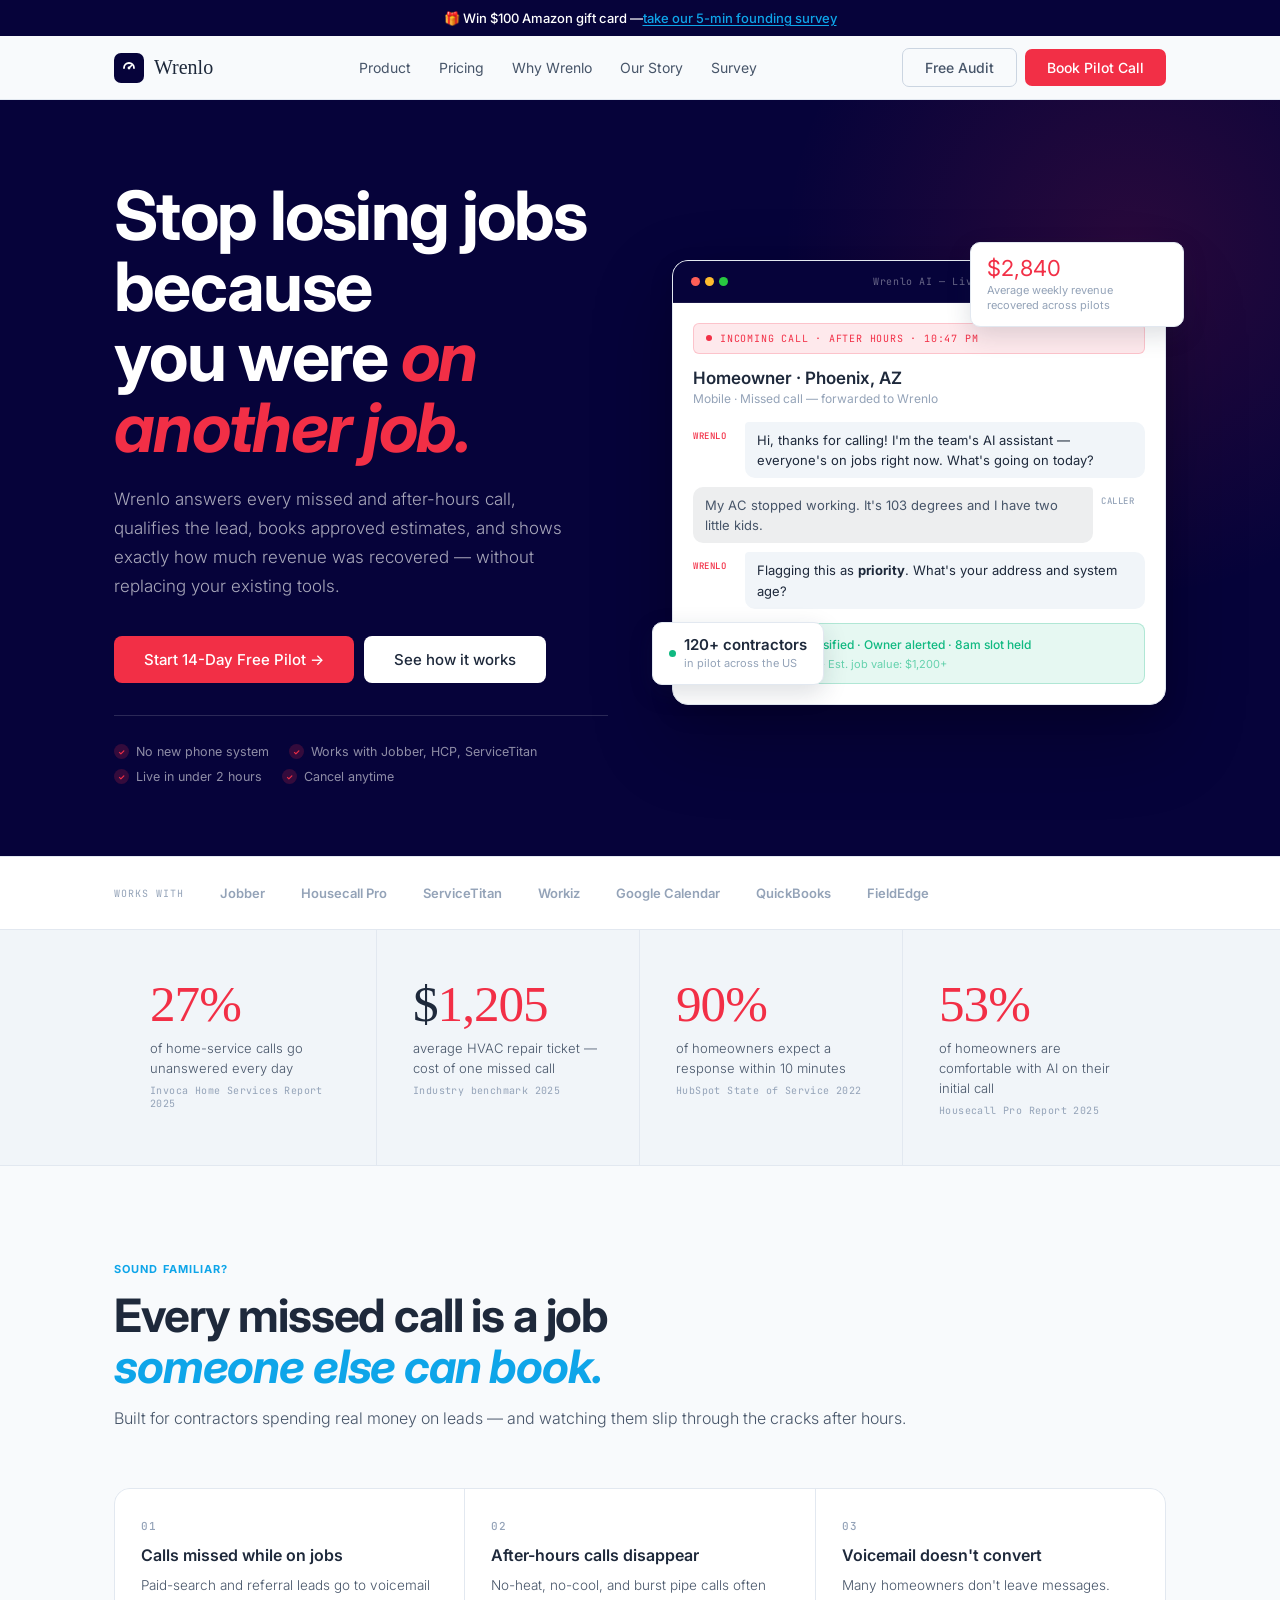
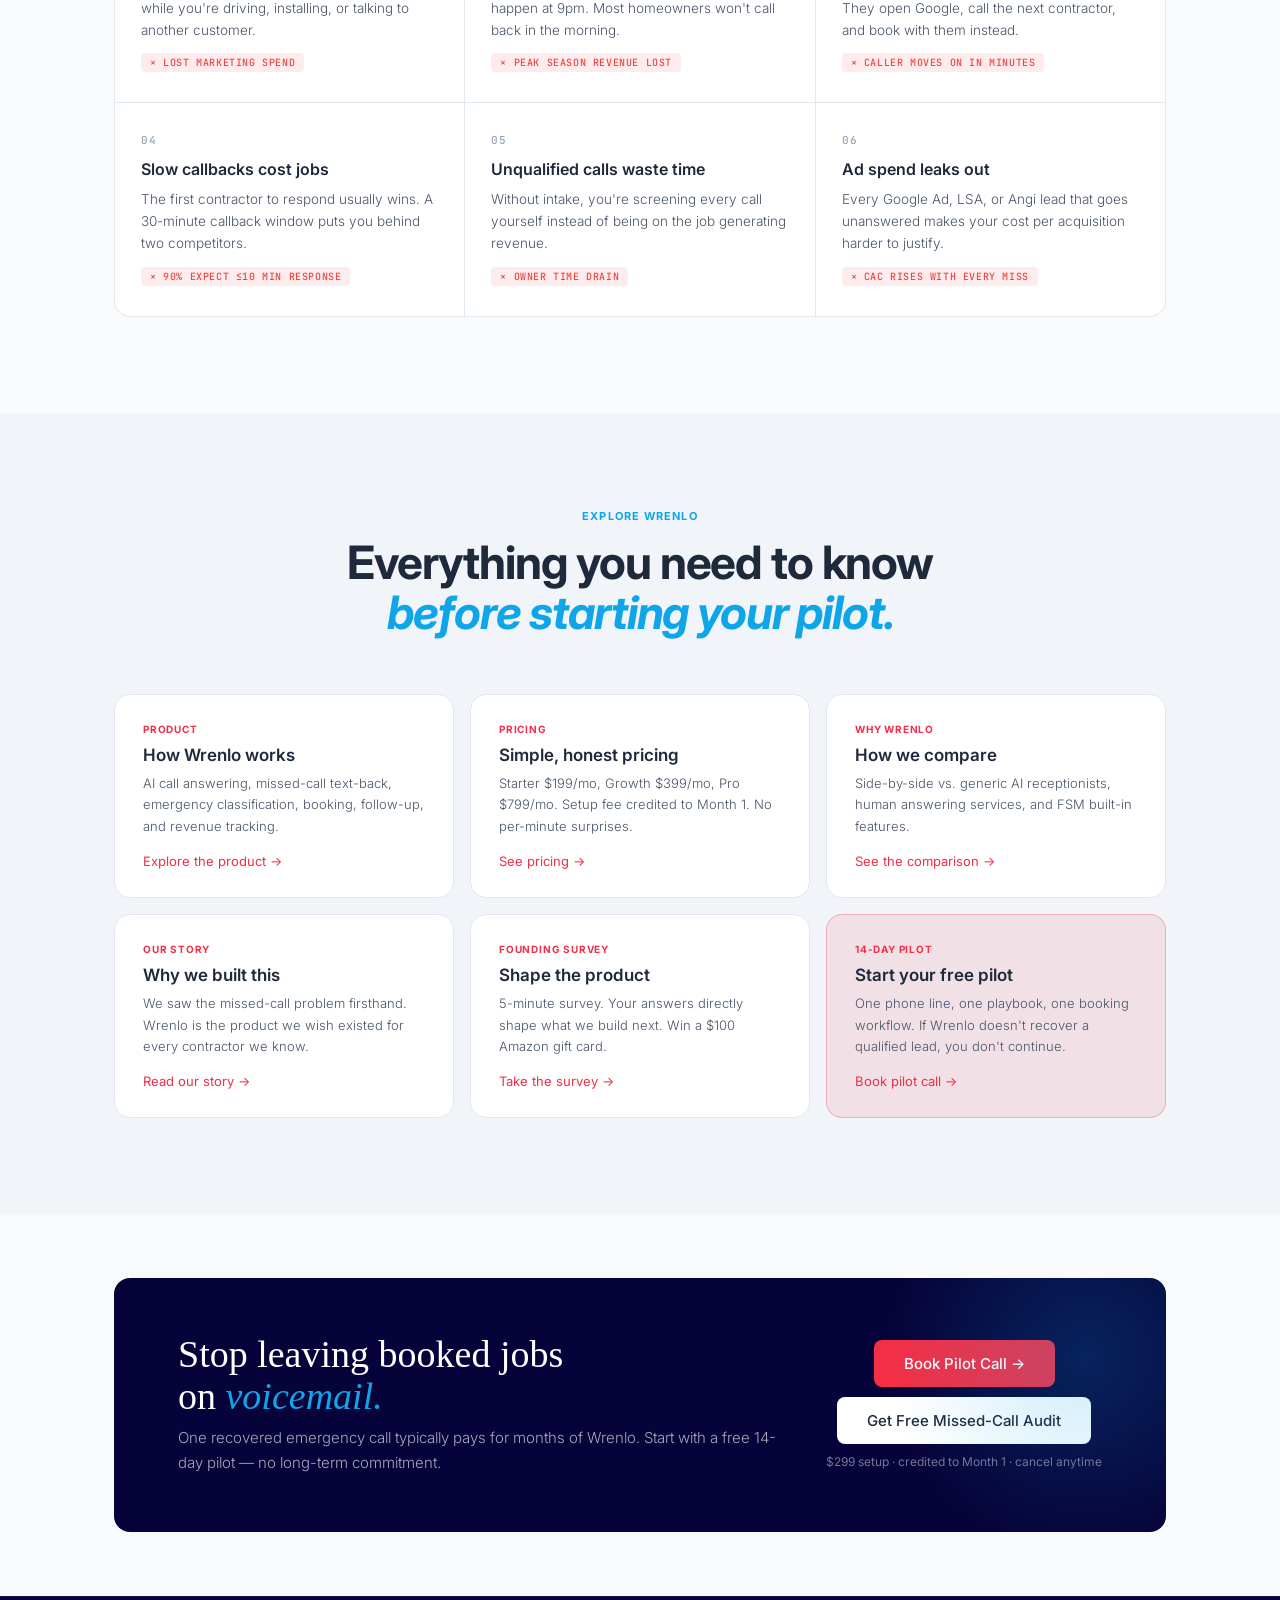
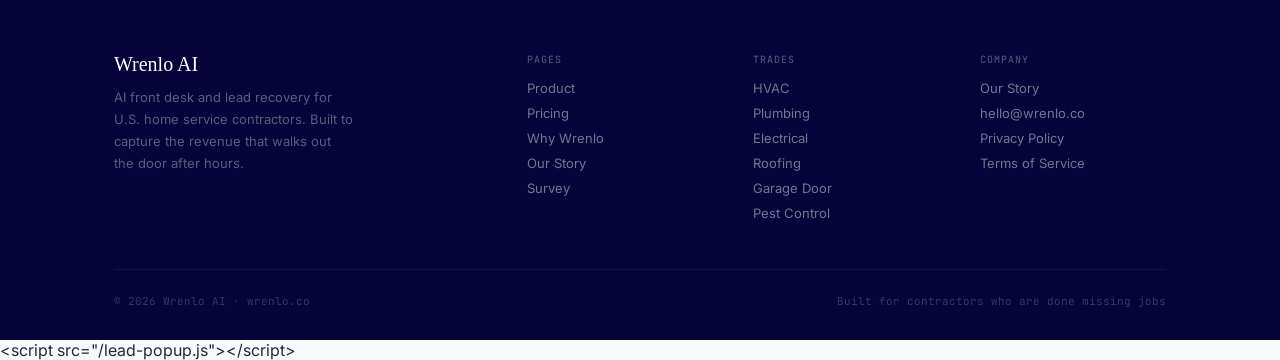
==== index.html @ efa7610b "Update index.html" ====
<!DOCTYPE html>
<html lang="en">
<head>
<meta charset="UTF-8">
<meta name="viewport" content="width=device-width, initial-scale=1.0">
<title>Wrenlo AI — AI Front Desk for HVAC & Plumbing Contractors</title>
<meta name="description" content="Wrenlo answers missed and after-hours calls, qualifies the job, books approved estimates, and shows how much revenue was recovered.">
<link rel="preconnect" href="https://fonts.googleapis.com">
<link rel="preconnect" href="https://fonts.gstatic.com" crossorigin>
<link href="https://fonts.googleapis.com/css2?family=Inter:wght@300;400;500;600;700&family=JetBrains+Mono:wght@400;500&display=swap" rel="stylesheet">
<link rel="stylesheet" href="style.css">
<!-- Google tag (gtag.js) -->
<script async src="https://www.googletagmanager.com/gtag/js?id=G-N3CWJVFYFG"></script>
<script>
  window.dataLayer = window.dataLayer || [];
  function gtag(){dataLayer.push(arguments);}
  gtag("js", new Date());
  gtag("config", "G-N3CWJVFYFG");
</script>

</head>
<body>
<div class="ann-bar">🎁 Win $100 Amazon gift card — <a href="/survey">take our 5-min founding survey</a></div>
<nav>
  <div class="nav-inner">
    <a href="/" class="logo">
      <div class="logo-mark"><svg viewBox="0 0 16 16" fill="none"><path d="M3 8C3 5.24 5.24 3 8 3s5 2.24 5 5" stroke="white" stroke-width="1.8" stroke-linecap="round"/><path d="M8 8l3-3" stroke="white" stroke-width="1.6" stroke-linecap="round"/><circle cx="8" cy="8" r="1.4" fill="white"/></svg></div>
      Wrenlo
    </a>
    <div class="nav-links">
      <a class="nav-link" href="/product">Product</a>
      <a class="nav-link" href="/pricing">Pricing</a>
      <a class="nav-link" href="/why-us">Why Wrenlo</a>
      <a class="nav-link" href="/our-story">Our Story</a>
      <a class="nav-link" href="/survey">Survey</a>
    </div>
    <div class="nav-ctas">
      <a class="btn btn-ghost" href="mailto:hello@wrenlo.co?subject=Free Audit">Free Audit</a>
      <a class="btn btn-primary" href="mailto:hello@wrenlo.co?subject=14-Day Pilot Request">Book Pilot Call</a>
    </div>
    <button class="hamburger" onclick="openMenu()">☰</button>
  </div>
</nav>
<div class="mobile-menu" id="mobileMenu">
  <button class="mobile-close" onclick="closeMenu()">✕</button>
  <a class="mobile-link" href="/product"   onclick="closeMenu()">Product</a>
  <a class="mobile-link" href="/pricing"   onclick="closeMenu()">Pricing</a>
  <a class="mobile-link" href="/why-us"    onclick="closeMenu()">Why Wrenlo</a>
  <a class="mobile-link" href="/our-story" onclick="closeMenu()">Our Story</a>
  <a class="mobile-link" href="/survey"    onclick="closeMenu()">Survey</a>
  <div class="mobile-menu-ctas">
    <a class="btn btn-ghost btn-full"   href="mailto:hello@wrenlo.co?subject=Free Audit">Free Missed-Call Audit</a>
    <a class="btn btn-primary btn-full" href="mailto:hello@wrenlo.co?subject=Pilot Request">Book Pilot Call</a>
  </div>
</div>

<style>
.hero { padding:80px 0 72px; background:var(--hero-bg); position:relative; overflow:hidden }
.hero::after { content:''; position:absolute; top:-200px; right:-200px; width:700px; height:700px; background:radial-gradient(circle,rgba(242,47,70,.15) 0%,transparent 70%); pointer-events:none; z-index:0 }
.hero .container { position:relative; z-index:1 }
.hero-grid { display:grid; grid-template-columns:1fr 1fr; gap:64px; align-items:center }
.hero h1 { font-family:var(--sans); font-size:clamp(40px,5.5vw,68px); line-height:1.04; letter-spacing:-.025em; margin-bottom:22px; font-weight:700; color:#fff }
.hero h1 em { font-style:italic; color:var(--tw-red) }
.hero-sub { font-size:17px; line-height:1.7; color:rgba(255,255,255,.65); max-width:460px; margin-bottom:36px; font-weight:300 }
.hero-actions { display:flex; gap:10px; flex-wrap:wrap; margin-bottom:32px }
.call-mock { background:#fff; border:1px solid var(--border); border-radius:var(--r-lg); overflow:hidden; box-shadow:0 32px 80px rgba(0,0,0,.25), 0 8px 24px rgba(0,0,0,.12) }
.mock-header { background:var(--hero-bg); padding:14px 18px; border-bottom:1px solid rgba(255,255,255,.08); display:flex; align-items:center; gap:10px }
.mock-dots { display:flex; gap:5px }
.mock-dot  { width:9px; height:9px; border-radius:50% }
.mock-title { font-family:var(--mono); font-size:10px; color:rgba(255,255,255,.4); letter-spacing:.06em; flex:1; text-align:center }
.mock-body { padding:20px }
.call-status { display:flex; align-items:center; gap:8px; font-family:var(--mono); font-size:10px; color:var(--tw-red); letter-spacing:.08em; text-transform:uppercase; margin-bottom:14px; padding:8px 12px; background:var(--tw-red-lt); border:1px solid rgba(242,47,70,.2); border-radius:6px }
.call-status-dot { width:6px; height:6px; border-radius:50%; background:var(--tw-red); animation:pulse 1.5s infinite }
.caller-name { font-size:17px; font-weight:600; color:var(--navy); margin-bottom:3px }
.caller-meta { font-size:12px; color:var(--text-faint); margin-bottom:16px }
.transcript  { display:flex; flex-direction:column; gap:9px; margin-bottom:14px }
.t-row { display:flex; gap:8px; align-items:flex-start }
.t-who { font-family:var(--mono); font-size:9px; font-weight:500; letter-spacing:.06em; text-transform:uppercase; min-width:44px; padding-top:8px; flex-shrink:0 }
.t-who.ai     { color:var(--tw-red) }
.t-who.caller { color:var(--text-faint) }
.t-bubble { background:var(--bg2); border-radius:4px 10px 10px 10px; padding:8px 12px; font-size:13px; line-height:1.55; color:var(--text); max-width:100% }
.t-row.caller-row { flex-direction:row-reverse }
.t-row.caller-row .t-bubble { background:var(--navy-lt); border-radius:10px 4px 10px 10px; color:var(--text-soft) }
.mock-result { background:var(--green-bg); border:1px solid rgba(16,185,129,.25); border-radius:8px; padding:12px 14px; display:flex; align-items:flex-start; gap:10px }
.mock-result-icon { font-size:16px; flex-shrink:0; margin-top:1px }
.mock-result-text { font-size:12px; color:var(--green); font-weight:500; line-height:1.5 }
.mock-result-sub  { font-size:11px; color:rgba(16,185,129,.6); margin-top:3px }
.hero-visual { position:relative }
.float-card { position:absolute; background:var(--card); border:1px solid var(--border); border-radius:var(--r); padding:12px 16px; box-shadow:0 8px 24px rgba(30,41,59,.15); z-index:2 }
.float-top    { top:-18px; right:-18px }
.float-bottom { bottom:20px; left:-20px }
.float-val  { font-family:var(--sans); font-size:22px; color:var(--navy) }
.float-val span { color:var(--tw-red) }
.float-lbl  { font-size:11px; color:var(--text-faint); margin-top:2px; max-width:180px; line-height:1.4 }
.float-live { display:flex; align-items:center; gap:8px }
.float-dot  { width:7px; height:7px; border-radius:50%; background:var(--green); animation:pulse 2s infinite; flex-shrink:0 }
.float-live-label .float-val { font-size:15px; font-weight:600; font-family:var(--sans); color:var(--navy) }
@media(max-width:900px){ .hero-grid{grid-template-columns:1fr} .hero-visual{display:none} }
</style>

<section class="hero">
  <div class="container">
    <div class="hero-grid">
      <div>
        
        <h1>Stop losing jobs because<br>you were <em>on another job.</em></h1>
        <p class="hero-sub">Wrenlo answers every missed and after-hours call, qualifies the lead, books approved estimates, and shows exactly how much revenue was recovered — without replacing your existing tools.</p>
        <div class="hero-actions">
          <a class="btn btn-red btn-lg" href="mailto:hello@wrenlo.co?subject=14-Day Pilot Request">Start 14-Day Free Pilot →</a>
          <a class="btn btn-white btn-lg" href="/product">See how it works</a>
        </div>
        <div class="hero-trust">
          <div class="trust-item"><div class="trust-check">✓</div>No new phone system</div>
          <div class="trust-item"><div class="trust-check">✓</div>Works with Jobber, HCP, ServiceTitan</div>
          <div class="trust-item"><div class="trust-check">✓</div>Live in under 2 hours</div>
          <div class="trust-item"><div class="trust-check">✓</div>Cancel anytime</div>
        </div>
      </div>
      <div class="hero-visual">
        <div class="float-card float-top">
          <div class="float-val"><span>$2,840</span></div>
          <div class="float-lbl">Average weekly revenue recovered across pilots</div>
        </div>
        <div class="call-mock">
          <div class="mock-header">
            <div class="mock-dots">
              <div class="mock-dot" style="background:#FF5F57"></div>
              <div class="mock-dot" style="background:#FEBC2E"></div>
              <div class="mock-dot" style="background:#28C840"></div>
            </div>
            <div class="mock-title">Wrenlo AI — Live Call</div>
          </div>
          <div class="mock-body">
            <div class="call-status"><div class="call-status-dot"></div>Incoming call · After hours · 10:47 PM</div>
            <div class="caller-name">Homeowner · Phoenix, AZ</div>
            <div class="caller-meta">Mobile · Missed call — forwarded to Wrenlo</div>
            <div class="transcript">
              <div class="t-row"><span class="t-who ai">Wrenlo</span><div class="t-bubble">Hi, thanks for calling! I'm the team's AI assistant — everyone's on jobs right now. What's going on today?</div></div>
              <div class="t-row caller-row"><span class="t-who caller">Caller</span><div class="t-bubble">My AC stopped working. It's 103 degrees and I have two little kids.</div></div>
              <div class="t-row"><span class="t-who ai">Wrenlo</span><div class="t-bubble" id="typing-bubble">Flagging this as <strong>priority</strong>. What's your address and system age?</div></div>
            </div>
            <div class="mock-result">
              <div class="mock-result-icon">✓</div>
              <div>
                <div class="mock-result-text">Emergency classified · Owner alerted · 8am slot held</div>
                <div class="mock-result-sub">Transcript saved · Est. job value: $1,200+</div>
              </div>
            </div>
          </div>
        </div>
        <div class="float-card float-bottom">
          <div class="float-live">
            <div class="float-dot"></div>
            <div class="float-live-label">
              <div class="float-val">120+ contractors</div>
              <div class="float-lbl">in pilot across the US</div>
            </div>
          </div>
        </div>
      </div>
    </div>
  </div>
</section>

<div class="logos-bar" style="border-top:1px solid var(--border)">
  <div class="container">
    <div class="logos-inner">
      <span class="logos-label">Works with</span>
      <span class="logo-item">Jobber</span>
      <span class="logo-item">Housecall Pro</span>
      <span class="logo-item">ServiceTitan</span>
      <span class="logo-item">Workiz</span>
      <span class="logo-item">Google Calendar</span>
      <span class="logo-item">QuickBooks</span>
      <span class="logo-item">FieldEdge</span>
    </div>
  </div>
</div>

<div style="background:var(--bg2); border-bottom:1px solid var(--border)">
  <div class="container">
    <div class="stats-grid">
      <div class="stat-cell reveal"><div class="stat-val"><em>27%</em></div><div class="stat-lbl">of home-service calls go unanswered every day</div><div class="stat-src">Invoca Home Services Report 2025</div></div>
      <div class="stat-cell reveal"><div class="stat-val">$<em>1,205</em></div><div class="stat-lbl">average HVAC repair ticket — cost of one missed call</div><div class="stat-src">Industry benchmark 2025</div></div>
      <div class="stat-cell reveal"><div class="stat-val"><em>90%</em></div><div class="stat-lbl">of homeowners expect a response within 10 minutes</div><div class="stat-src">HubSpot State of Service 2022</div></div>
      <div class="stat-cell reveal"><div class="stat-val"><em>53%</em></div><div class="stat-lbl">of homeowners are comfortable with AI on their initial call</div><div class="stat-src">Housecall Pro Report 2025</div></div>
    </div>
  </div>
</div>

<section class="section" style="background:var(--bg)">
  <div class="container">
    <div class="sec-header">
      <span class="eyebrow">Sound familiar?</span>
      <h2 class="sec-title">Every missed call is a job<br><em>someone else can book.</em></h2>
      <p class="sec-sub">Built for contractors spending real money on leads — and watching them slip through the cracks after hours.</p>
    </div>
    <div class="problem-grid reveal">
      <div class="prob-card"><div class="prob-num">01</div><h3>Calls missed while on jobs</h3><p>Paid-search and referral leads go to voicemail while you're driving, installing, or talking to another customer.</p><span class="prob-tag">× Lost marketing spend</span></div>
      <div class="prob-card"><div class="prob-num">02</div><h3>After-hours calls disappear</h3><p>No-heat, no-cool, and burst pipe calls often happen at 9pm. Most homeowners won't call back in the morning.</p><span class="prob-tag">× Peak season revenue lost</span></div>
      <div class="prob-card"><div class="prob-num">03</div><h3>Voicemail doesn't convert</h3><p>Many homeowners don't leave messages. They open Google, call the next contractor, and book with them instead.</p><span class="prob-tag">× Caller moves on in minutes</span></div>
      <div class="prob-card"><div class="prob-num">04</div><h3>Slow callbacks cost jobs</h3><p>The first contractor to respond usually wins. A 30-minute callback window puts you behind two competitors.</p><span class="prob-tag">× 90% expect ≤10 min response</span></div>
      <div class="prob-card"><div class="prob-num">05</div><h3>Unqualified calls waste time</h3><p>Without intake, you're screening every call yourself instead of being on the job generating revenue.</p><span class="prob-tag">× Owner time drain</span></div>
      <div class="prob-card"><div class="prob-num">06</div><h3>Ad spend leaks out</h3><p>Every Google Ad, LSA, or Angi lead that goes unanswered makes your cost per acquisition harder to justify.</p><span class="prob-tag">× CAC rises with every miss</span></div>
    </div>
  </div>
</section>

<section class="section" style="background:var(--bg2)">
  <div class="container">
    <div class="sec-header centered">
      <span class="eyebrow">Explore Wrenlo</span>
      <h2 class="sec-title">Everything you need to know<br><em>before starting your pilot.</em></h2>
    </div>
    <div class="nav-pages">
      <a class="nav-page-card reveal" href="/product"><div class="npc-eyebrow">Product</div><div class="npc-title">How Wrenlo works</div><div class="npc-sub">AI call answering, missed-call text-back, emergency classification, booking, follow-up, and revenue tracking.</div><div class="npc-arrow">Explore the product →</div></a>
      <a class="nav-page-card reveal" href="/pricing"><div class="npc-eyebrow">Pricing</div><div class="npc-title">Simple, honest pricing</div><div class="npc-sub">Starter $199/mo, Growth $399/mo, Pro $799/mo. Setup fee credited to Month 1. No per-minute surprises.</div><div class="npc-arrow">See pricing →</div></a>
      <a class="nav-page-card reveal" href="/why-us"><div class="npc-eyebrow">Why Wrenlo</div><div class="npc-title">How we compare</div><div class="npc-sub">Side-by-side vs. generic AI receptionists, human answering services, and FSM built-in features.</div><div class="npc-arrow">See the comparison →</div></a>
      <a class="nav-page-card reveal" href="/our-story"><div class="npc-eyebrow">Our Story</div><div class="npc-title">Why we built this</div><div class="npc-sub">We saw the missed-call problem firsthand. Wrenlo is the product we wish existed for every contractor we know.</div><div class="npc-arrow">Read our story →</div></a>
      <a class="nav-page-card reveal" href="/survey"><div class="npc-eyebrow">Founding Survey</div><div class="npc-title">Shape the product</div><div class="npc-sub">5-minute survey. Your answers directly shape what we build next. Win a $100 Amazon gift card.</div><div class="npc-arrow">Take the survey →</div></a>
      <a class="nav-page-card reveal" href="mailto:hello@wrenlo.co?subject=14-Day Pilot Request" style="background:var(--tw-red-lt);border-color:rgba(242,47,70,.3)"><div class="npc-eyebrow">14-Day Pilot</div><div class="npc-title">Start your free pilot</div><div class="npc-sub">One phone line, one playbook, one booking workflow. If Wrenlo doesn't recover a qualified lead, you don't continue.</div><div class="npc-arrow">Book pilot call →</div></a>
    </div>
  </div>
</section>

<section class="section--tight" style="background:var(--bg)">
  <div class="container">
    <div class="cta-band reveal">
      <div>
        <h2>Stop leaving booked jobs<br>on <em>voicemail.</em></h2>
        <p>One recovered emergency call typically pays for months of Wrenlo. Start with a free 14-day pilot — no long-term commitment.</p>
      </div>
      <div class="cta-band-actions">
        <a class="btn btn-red btn-lg" href="mailto:hello@wrenlo.co?subject=14-Day Pilot Request">Book Pilot Call →</a>
        <a class="btn btn-white btn-lg" href="mailto:hello@wrenlo.co?subject=Free Audit">Get Free Missed-Call Audit</a>
        <span class="cta-note">$299 setup · credited to Month 1 · cancel anytime</span>
      </div>
    </div>
  </div>
</section>

<footer class="site-footer">
  <div class="container">
    <div class="footer-grid">
      <div>
        <div class="footer-brand-name">Wrenlo AI</div>
        <p class="footer-brand-desc">AI front desk and lead recovery for U.S. home service contractors. Built to capture the revenue that walks out the door after hours.</p>
      </div>
      <div>
        <div class="footer-col-title">Pages</div>
        <div class="footer-links">
          <a class="footer-link" href="/product">Product</a>
          <a class="footer-link" href="/pricing">Pricing</a>
          <a class="footer-link" href="/why-us">Why Wrenlo</a>
          <a class="footer-link" href="/our-story">Our Story</a>
          <a class="footer-link" href="/survey">Survey</a>
        </div>
      </div>
      <div>
        <div class="footer-col-title">Trades</div>
        <div class="footer-links">
          <a class="footer-link" href="/product">HVAC</a>
          <a class="footer-link" href="/product">Plumbing</a>
          <a class="footer-link" href="/product">Electrical</a>
          <a class="footer-link" href="/product">Roofing</a>
          <a class="footer-link" href="/product">Garage Door</a>
          <a class="footer-link" href="/product">Pest Control</a>
        </div>
      </div>
      <div>
        <div class="footer-col-title">Company</div>
        <div class="footer-links">
          <a class="footer-link" href="/our-story">Our Story</a>
          <a class="footer-link" href="mailto:hello@wrenlo.co">hello@wrenlo.co</a>
          <a class="footer-link" href="/privacy">Privacy Policy</a>
          <a class="footer-link" href="/terms">Terms of Service</a>
        </div>
      </div>
    </div>
    <div class="footer-bottom">
      <span class="footer-copy">© 2026 Wrenlo AI · wrenlo.co</span>
      <span class="footer-copy">Built for contractors who are done missing jobs</span>
    </div>
  </div>
</footer>
<script src="wrenlo.js"></script>
<script>
document.getElementById("typing-bubble").style.transition = "opacity .4s";
const phrases = [
  "Flagging this as <strong>priority</strong>. What's your address and system age?",
  "Got it — I'll hold a priority slot and alert the owner now.",
  "Understood. Address and I'll take it from there."
];
let pi = 0;
setInterval(() => {
  const el = document.getElementById("typing-bubble");
  if (!el) return;
  el.style.opacity = "0";
  setTimeout(() => { pi = (pi+1)%phrases.length; el.innerHTML = phrases[pi]; el.style.opacity = "1"; }, 400);
}, 4000);
</script>
<​script src="/lead-popup.js"><​/script>
</body>
</html>
---- style.css ----
/* ═══════════════════════════════════════════════
   WRENLO AI — Shared Stylesheet v2 (Light Theme)
   60% Crisp White · 30% Deep Navy · 10% Teal
   ═══════════════════════════════════════════════ */

/* ── TOKENS ──────────────────────────────────── */
:root {
  /* Backgrounds (60% white/off-white) */
  --bg:          #F8FAFC;
  --bg2:         #F1F5F9;
  --bg3:         #E2E8F0;

  /* Cards / surfaces */
  --card:        #FFFFFF;
  --card2:       #F8FAFC;

  /* Borders */
  --border:      #E2E8F0;
  --border-s:    #CBD5E1;

  /* Text (navy family) */
  --text:        #1E293B;
  --text-soft:   #475569;
  --text-faint:  #94A3B8;

  /* Primary accent — Deep Navy (30%) */
  --navy:        #1E293B;
  --hero-bg:     #06033A;  /* Twilio-inspired deep indigo for hero/dark sections */
  --navy-dk:     #0F172A;
  --navy-md:     #334155;
  --navy-lt:     rgba(30,41,59,0.08);

  /* Brand accent — Teal (10%) */
  --teal:        #0EA5E9;
  --teal-dk:     #0284C7;
  --teal-lt:     rgba(14,165,233,0.10);
  --teal-glow:   rgba(14,165,233,0.06);

  /* Semantic */
  --green:       #10B981;
  --green-bg:    rgba(16,185,129,0.10);
  --tw-red:      #F22F46;  /* Twilio brand red — primary CTA */
  --tw-red-dk:   #d41e33;
  --tw-red-lt:   rgba(242,47,70,0.10);
  --red:         #EF4444;
  --red-bg:      rgba(239,68,68,0.10);
  --amber:       #F59E0B;
  --amber-bg:    rgba(245,158,11,0.10);

  /* Legacy aliases (privacy, terms, thankyou) */
  --orange:      #0EA5E9;  /* mapped to teal for legacy refs */
  --orange-dk:   #0284C7;
  --orange-lt:   rgba(14,165,233,0.10);
  --orange-glow: rgba(14,165,233,0.06);
  --ink:         #1E293B;
  --cream:       #F8FAFC;
  --amber-mid:   #F59E0B;
  --muted:       #475569;
  --faint:       #94A3B8;
  --rule:        #E2E8F0;

  --serif: 'Instrument Serif', Georgia, serif;
  --sans:  'Inter', system-ui, sans-serif;
  --mono:  'JetBrains Mono', monospace;

  --nav-h: 64px;
  --ann-h: 36px;
  --max:   1100px;
  --r:     10px;
  --r-lg:  16px;
}

/* ── RESET ───────────────────────────────────── */
*,*::before,*::after { box-sizing:border-box; margin:0; padding:0 }
html { scroll-behavior:smooth; font-size:16px }
body {
  font-family: var(--sans);
  background: var(--bg);
  color: var(--text);
  -webkit-font-smoothing: antialiased;
  overflow-x: hidden;
}
a { text-decoration:none; color:inherit }
ul { list-style:none }
img { display:block; max-width:100% }
button { font-family:var(--sans); cursor:pointer; border:none }

/* ── LAYOUT ──────────────────────────────────── */
.container       { max-width:var(--max); margin:0 auto; padding:0 24px }
.section         { padding:96px 0 }
.section--tight  { padding:64px 0 }
.section--sm     { padding:48px 0 }

/* ── ANNOUNCEMENT BAR ────────────────────────── */
.ann-bar {
  background: var(--hero-bg);
  padding: 0 24px;
  height: var(--ann-h);
  display: flex; align-items:center; justify-content:center;
  text-align: center;
  font-size: 13px; font-weight:500; color:#fff;
  position: sticky; top:0; z-index:200;
}
.ann-bar a { color:var(--teal); text-decoration:underline; text-underline-offset:2px }

/* ── NAV ─────────────────────────────────────── */
nav {
  position: sticky;
  top: var(--ann-h);
  z-index: 190;
  height: var(--nav-h);
  background: rgba(248,250,252,0.95);
  backdrop-filter: blur(20px) saturate(1.3);
  border-bottom: 1px solid var(--border);
}
.nav-inner {
  max-width: var(--max); margin:0 auto; padding:0 24px;
  height:100%;
  display:flex; align-items:center; justify-content:space-between; gap:16px;
}
.logo {
  display:flex; align-items:center; gap:10px;
  font-family:var(--serif); font-size:20px; color:var(--navy);
  flex-shrink:0;
}
.logo-mark {
  width:30px; height:30px; border-radius:7px;
  background: var(--hero-bg);
  display:flex; align-items:center; justify-content:center;
}
.logo-mark svg { width:16px; height:16px }
.nav-links { display:flex; align-items:center; gap:2px }
.nav-link {
  font-size:14px; color:var(--text-soft);
  padding:7px 13px; border-radius:6px;
  transition:all .15s;
  background:transparent; border:none;
  white-space:nowrap; cursor:pointer;
}
.nav-link:hover { color:var(--navy); background:var(--bg2) }
.nav-link.active { color:var(--tw-red); background:var(--tw-red-lt) }
.nav-ctas { display:flex; align-items:center; gap:8px; flex-shrink:0 }

/* ── BUTTONS ─────────────────────────────────── */
.btn {
  display:inline-flex; align-items:center; gap:7px;
  font-size:14px; font-weight:500;
  padding:10px 22px; border-radius:7px;
  transition:all .18s; white-space:nowrap;
  border:none; cursor:pointer; font-family:var(--sans);
}
.btn-primary { background:var(--tw-red); color:#fff }
.btn-primary:hover { background:var(--tw-red-dk); transform:translateY(-1px) }
.btn-teal    { background:var(--teal); color:#fff }
.btn-teal:hover { background:var(--teal-dk); transform:translateY(-1px) }
.btn-ghost {
  background:transparent; color:var(--text-soft);
  border:1px solid var(--border-s);
}
.btn-ghost:hover { color:var(--navy); border-color:var(--navy) }
.btn-outline-navy {
  background:transparent; color:var(--navy);
  border:1px solid var(--navy);
}
.btn-outline-navy:hover { background:var(--navy); color:#fff }
.btn-white { background:#fff; color:var(--navy) }
.btn-white:hover { background:var(--bg2) }
.btn-lg  { padding:14px 30px; font-size:15px; border-radius:8px }
.btn-full { width:100%; justify-content:center }

/* ── TYPOGRAPHY ──────────────────────────────── */
.eyebrow {
  font-family: var(--sans);
  font-size:11px; font-weight:700;
  letter-spacing:.1em; text-transform:uppercase;
  color:var(--teal); display:block; margin-bottom:14px;
}
.sec-title {
  font-family: var(--sans);
  font-size: clamp(28px,3.8vw,46px);
  line-height:1.1; letter-spacing:-.025em;
  color:var(--navy); font-weight:700; margin-bottom:14px;
}
.sec-title em { font-style:italic; color:var(--teal) }
.sec-sub {
  font-size:16px; color:var(--text-soft);
  line-height:1.7; font-weight:300;
}
.sec-header { margin-bottom:56px }
.sec-header.centered { text-align:center; max-width:600px; margin-left:auto; margin-right:auto }

/* ── PAGE HERO (inner pages) ─────────────────── */
.page-hero {
  padding:72px 0 64px;
  background: var(--hero-bg);
  border-bottom:1px solid rgba(255,255,255,.08);
  position:relative; overflow:hidden;
}
.page-hero::after {
  content:'';position:absolute;
  top:-200px; right:-200px;
  width:600px; height:600px;
  background:radial-gradient(circle,rgba(14,165,233,.15) 0%,transparent 70%);
  pointer-events:none; z-index:0;
}
.page-hero .container { position:relative; z-index:1 }
.page-hero .eyebrow   { color:var(--teal) }
.page-hero h1 {
  font-family:var(--serif);
  font-size:clamp(36px,5vw,60px);
  line-height:1.06; letter-spacing:-.025em;
  color:#fff; font-weight:400; margin-bottom:18px;
}
.page-hero h1 em { font-style:italic; color:var(--teal) }
.page-hero p {
  font-size:18px; line-height:1.7;
  color:rgba(255,255,255,.65); font-weight:300;
  max-width:540px; margin-bottom:32px;
}
.page-hero-actions { display:flex; gap:10px; flex-wrap:wrap }

/* ── CARDS ───────────────────────────────────── */
.card {
  background:var(--card); border:1px solid var(--border);
  border-radius:var(--r-lg); padding:28px;
}
.card:hover { border-color:var(--border-s); box-shadow:0 4px 16px rgba(30,41,59,.06) }

/* ── STAT PILL ───────────────────────────────── */
.stat-pill {
  display:inline-flex; align-items:center; gap:8px;
  background:var(--tw-red-lt); border:1px solid rgba(242,47,70,.3);
  border-radius:100px; padding:5px 14px 5px 8px;
  font-family:var(--sans); font-size:11px; font-weight:600;
  color:var(--tw-red); margin-bottom:20px;
}
.stat-pill-dot {
  width:6px; height:6px; border-radius:50%;
  background:var(--tw-red); animation:pulse 2s infinite;
}
@keyframes pulse {0%,100%{opacity:1;transform:scale(1)}50%{opacity:.4;transform:scale(.8)}}

/* ── DIVIDER ─────────────────────────────────── */
.rule { height:1px; background:var(--border); margin:0 }

/* ── LOGOS BAR ───────────────────────────────── */
.logos-bar { padding:28px 0; border-bottom:1px solid var(--border); background:var(--card) }
.logos-inner { display:flex; align-items:center; gap:36px; flex-wrap:wrap }
.logos-label {
  font-family:var(--mono); font-size:10px; letter-spacing:.1em;
  text-transform:uppercase; color:var(--text-faint); white-space:nowrap;
}
.logo-item { font-size:13px; font-weight:600; color:var(--text-faint) }

/* ── SOCIAL PROOF BAR ────────────────────────── */
.proof-bar {
  background:var(--card); border-top:1px solid var(--border); padding:20px 0;
}
.proof-inner { display:flex; align-items:center; gap:40px; flex-wrap:wrap }
.proof-item  { display:flex; align-items:center; gap:10px }
.proof-num   { font-family:var(--serif); font-size:26px; color:var(--navy) }
.proof-num span { color:var(--tw-red) }
.proof-lbl   { font-size:12px; color:var(--text-faint); line-height:1.4 }
.proof-divider { width:1px; height:32px; background:var(--border); flex-shrink:0 }

/* ── FEATURE CARDS ───────────────────────────── */
.feat-grid { display:grid; grid-template-columns:repeat(3,1fr); gap:16px }
.feat-card {
  background:var(--card); border:1px solid var(--border);
  border-radius:var(--r-lg); padding:28px;
  transition:border-color .2s, transform .2s, box-shadow .2s;
}
.feat-card:hover {
  border-color:var(--tw-red);
  transform:translateY(-2px);
  box-shadow:0 8px 24px rgba(242,47,70,.08);
}
.feat-icon {
  width:40px; height:40px; border-radius:9px;
  background:var(--tw-red-lt);
  display:flex; align-items:center; justify-content:center;
  font-size:18px; margin-bottom:16px;
}
.feat-card h3 { font-size:15px; font-weight:600; color:var(--navy); margin-bottom:8px }
.feat-card p  { font-size:13px; color:var(--text-soft); line-height:1.65; font-weight:300 }
.feat-badge {
  display:inline-block; margin-top:10px;
  font-family:var(--sans); font-size:10px; font-weight:600;
  letter-spacing:.06em; text-transform:uppercase;
  color:var(--tw-red); background:var(--tw-red-lt);
  padding:2px 8px; border-radius:4px;
}

/* ── TWO-COL LAYOUT ──────────────────────────── */
.two-col     { display:grid; grid-template-columns:1fr 1fr; gap:64px; align-items:center }
.two-col-top { align-items:start }

/* ── STEP LIST ───────────────────────────────── */
.step-list { display:flex; flex-direction:column; gap:0 }
.step-item {
  display:grid; grid-template-columns:56px 1fr;
  padding:28px 0; border-bottom:1px solid var(--border);
}
.step-item:last-child { border-bottom:none }
.step-n {
  font-family:var(--serif); font-size:40px;
  color:var(--bg3); line-height:1; letter-spacing:-.04em;
}
.step-body h3 { font-size:15px; font-weight:600; color:var(--navy); margin-bottom:6px }
.step-body p  { font-size:13px; color:var(--text-soft); line-height:1.7; font-weight:300 }
.step-tag {
  display:inline-block; margin-bottom:4px;
  font-family:var(--sans); font-size:10px; font-weight:700;
  letter-spacing:.08em; text-transform:uppercase; color:var(--tw-red);
}

/* ── CTA BAND ────────────────────────────────── */
.cta-band {
  background: var(--hero-bg);
  border-radius:var(--r-lg); padding:56px 64px;
  display:grid; grid-template-columns:1fr auto;
  gap:40px; align-items:center;
  position:relative; overflow:hidden;
}
.cta-band::before {
  content:''; position:absolute;
  top:-120px; right:-120px; width:400px; height:400px;
  background:radial-gradient(circle,rgba(14,165,233,.2) 0%,transparent 70%);
  pointer-events:none;
}
.cta-band h2 {
  font-family:var(--serif);
  font-size:clamp(24px,3vw,38px);
  line-height:1.1; color:#fff; margin-bottom:8px; font-weight:400;
}
.cta-band h2 em { font-style:italic; color:var(--teal) }
.cta-band p { font-size:15px; color:rgba(255,255,255,.65); font-weight:300; line-height:1.65 }
.cta-band-actions { display:flex; flex-direction:column; gap:10px; align-items:center; flex-shrink:0 }
.cta-note { font-size:12px; color:rgba(255,255,255,.45) }

/* ── INLINE CALLOUT ──────────────────────────── */
.callout {
  background:var(--tw-red-lt); border:1px solid rgba(242,47,70,.2);
  border-radius:var(--r); padding:20px 24px;
}
.callout-title { font-size:14px; font-weight:600; margin-bottom:6px; color:var(--tw-red) }
.callout p { font-size:13px; color:var(--text-soft); line-height:1.65; font-weight:300 }

/* ── COMPARISON TABLE ────────────────────────── */
.compare-wrap {
  overflow-x:auto;
  border:1px solid var(--border); border-radius:var(--r-lg); overflow:hidden;
}
.compare-table { width:100%; border-collapse:collapse }
.compare-table th,
.compare-table td {
  padding:14px 20px; text-align:center;
  border-bottom:1px solid var(--border);
  border-right:1px solid var(--border);
  font-size:13px;
}
.compare-table th:last-child,
.compare-table td:last-child { border-right:none }
.compare-table tr:last-child td { border-bottom:none }
.compare-table thead th {
  background:var(--bg2); font-size:12px; font-weight:600;
  color:var(--text-soft); padding:18px 20px;
}
.compare-table thead th:first-child { text-align:left }
.compare-table .row-label { text-align:left; font-weight:500; color:var(--navy); background:var(--card) }
.compare-table .wrenlo-col { background:var(--tw-red-lt); font-weight:600 }
.compare-table thead .wrenlo-col { background:var(--tw-red-lt); color:var(--tw-red) }
.check   { color:var(--green); font-size:15px; font-weight:700 }
.cross   { color:var(--text-faint); font-size:14px }
.partial { color:var(--amber); font-size:13px }

/* ── FAQ ─────────────────────────────────────── */
.faq-list { border-top:1px solid var(--border) }
.faq-item { border-bottom:1px solid var(--border) }
.faq-q {
  width:100%; background:none; border:none;
  text-align:left; padding:20px 0;
  display:flex; justify-content:space-between; align-items:center; gap:20px;
  cursor:pointer; font-family:var(--sans);
  font-size:15px; font-weight:400; color:var(--navy); transition:color .15s;
}
.faq-q:hover { color:var(--tw-red) }
.faq-arrow { font-size:18px; color:var(--text-faint); transition:transform .2s; flex-shrink:0 }
.faq-item.open .faq-arrow { transform:rotate(45deg); color:var(--tw-red) }
.faq-a {
  display:none; padding:0 0 20px;
  font-size:14px; color:var(--text-soft);
  line-height:1.75; max-width:700px; font-weight:300;
}
.faq-item.open .faq-a { display:block }

/* ── FORM ELEMENTS ───────────────────────────── */
.form-field    { margin-bottom:14px }
.form-label {
  display:block; font-family:var(--mono); font-size:10px; font-weight:500;
  letter-spacing:.08em; text-transform:uppercase;
  color:var(--text-faint); margin-bottom:6px;
}
.form-input, .form-select, .form-textarea {
  width:100%; background:#fff; border:1px solid var(--border-s);
  border-radius:6px; padding:11px 14px;
  color:var(--text); font-size:14px; font-family:var(--sans);
  outline:none; transition:border-color .15s; -webkit-appearance:none;
}
.form-input::placeholder, .form-textarea::placeholder { color:var(--text-faint) }
.form-input:focus, .form-select:focus, .form-textarea:focus { border-color:var(--tw-red); box-shadow:0 0 0 3px var(--tw-red-lt) }
.form-select {
  background-image:url("data:image/svg+xml,%3Csvg xmlns='http://www.w3.org/2000/svg' width='10' height='6' viewBox='0 0 10 6'%3E%3Cpath d='M1 1l4 4 4-4' stroke='%2394A3B8' stroke-width='1.5' fill='none'/%3E%3C/svg%3E");
  background-repeat:no-repeat; background-position:right 12px center;
  padding-right:32px; cursor:pointer;
}
.form-textarea { height:80px; resize:none; line-height:1.5 }
.form-row { display:grid; grid-template-columns:1fr 1fr; gap:12px }
.form-submit {
  width:100%; padding:14px; background:var(--tw-red); color:#fff;
  border-radius:7px; font-size:15px; font-weight:500;
  border:none; cursor:pointer; margin-top:4px; transition:background .15s; font-family:var(--sans);
}
.form-submit:hover { background:var(--tw-red-dk) }
.form-note { font-size:11px; color:var(--text-faint); text-align:center; margin-top:10px; line-height:1.5 }
.form-success { display:none; text-align:center; padding:40px 20px }
.form-success.show { display:block }
.success-icon {
  width:60px; height:60px; border-radius:50%;
  background:var(--green-bg); border:1px solid rgba(16,185,129,.3);
  display:flex; align-items:center; justify-content:center;
  font-size:26px; margin:0 auto 16px;
}
.success-title { font-family:var(--serif); font-size:26px; color:var(--navy); margin-bottom:8px }
.success-sub { font-size:14px; color:var(--text-soft) }

/* ── STATS GRID ──────────────────────────────── */
.stats-grid { display:grid; grid-template-columns:repeat(4,1fr) }
.stat-cell  { padding:48px 36px; border-right:1px solid var(--border) }
.stat-cell:last-child { border-right:none }
.stat-val   { font-family:var(--serif); font-size:clamp(36px,4vw,52px); line-height:1; letter-spacing:-.02em; color:var(--navy); margin-bottom:8px }
.stat-val em { color:var(--tw-red); font-style:normal }
.stat-lbl   { font-size:13px; color:var(--text-soft); line-height:1.55; font-weight:300 }
.stat-src   { font-family:var(--mono); font-size:10px; color:var(--text-faint); margin-top:6px; letter-spacing:.04em }

/* ── PROBLEM GRID ────────────────────────────── */
.problem-grid {
  display:grid; grid-template-columns:repeat(3,1fr);
  gap:1px; background:var(--border);
  border:1px solid var(--border); border-radius:var(--r-lg); overflow:hidden; margin-top:56px;
}
.prob-card { background:var(--card); padding:30px 26px; transition:background .2s }
.prob-card:hover { background:var(--bg2) }
.prob-num  { font-family:var(--mono); font-size:11px; font-weight:500; color:var(--text-faint); letter-spacing:.08em; margin-bottom:12px }
.prob-card h3 { font-size:16px; font-weight:600; color:var(--navy); margin-bottom:8px; line-height:1.3 }
.prob-card p  { font-size:13.5px; color:var(--text-soft); line-height:1.65; font-weight:300 }
.prob-tag  {
  display:inline-block; margin-top:12px;
  font-family:var(--mono); font-size:10px; font-weight:500; letter-spacing:.06em; text-transform:uppercase;
  color:var(--red); background:var(--red-bg); padding:3px 9px; border-radius:4px;
}

/* ── PAGE NAV CARDS ──────────────────────────── */
.nav-pages { display:grid; grid-template-columns:repeat(3,1fr); gap:16px; margin-top:56px }
.nav-page-card {
  background:var(--card); border:1px solid var(--border); border-radius:var(--r-lg); padding:28px;
  transition:border-color .2s, transform .15s, box-shadow .2s; display:block;
}
.nav-page-card:hover { border-color:var(--tw-red); transform:translateY(-2px); box-shadow:0 8px 24px rgba(242,47,70,.06) }
.npc-eyebrow { font-family:var(--sans); font-size:10px; letter-spacing:.08em; text-transform:uppercase; color:var(--tw-red); font-weight:700; margin-bottom:10px }
.npc-title   { font-size:17px; font-weight:600; color:var(--navy); margin-bottom:8px }
.npc-sub     { font-size:13px; color:var(--text-soft); line-height:1.65; font-weight:300; margin-bottom:16px }
.npc-arrow   { font-size:13px; color:var(--tw-red) }

/* ── TRUST ITEMS ─────────────────────────────── */
.hero-trust {
  display:flex; flex-wrap:wrap; gap:10px 20px;
  padding-top:28px; border-top:1px solid rgba(255,255,255,.15);
}
.trust-item  { display:flex; align-items:center; gap:7px; font-size:12.5px; color:rgba(255,255,255,.55) }
.trust-check {
  width:15px; height:15px; border-radius:50%;
  background:rgba(242,47,70,.2);
  display:flex; align-items:center; justify-content:center;
  font-size:8px; color:var(--tw-red); flex-shrink:0; font-weight:700;
}

/* ── FOOTER ──────────────────────────────────── */
.site-footer { background:var(--hero-bg); border-top:1px solid rgba(255,255,255,.06); padding:56px 0 32px }
.footer-grid { display:grid; grid-template-columns:2fr 1fr 1fr 1fr; gap:40px; margin-bottom:48px }
.footer-brand-name { font-family:var(--serif); font-size:20px; color:#fff; margin-bottom:10px }
.footer-brand-desc { font-size:13px; color:rgba(255,255,255,.35); line-height:1.7; max-width:240px }
.footer-col-title {
  font-family:var(--mono); font-size:10px; font-weight:500;
  letter-spacing:.1em; text-transform:uppercase;
  color:rgba(255,255,255,.3); margin-bottom:14px;
}
.footer-links { display:flex; flex-direction:column; gap:9px }
.footer-link  { font-size:13px; color:rgba(255,255,255,.45); transition:color .15s }
.footer-link:hover { color:#fff }
.footer-logo  { font-family:var(--serif); font-size:20px; color:#fff }
.footer-logo span { color:var(--teal) }
.footer-bottom {
  display:flex; justify-content:space-between; align-items:center;
  padding-top:24px; border-top:1px solid rgba(255,255,255,.06);
}
.footer-copy { font-family:var(--mono); font-size:11px; color:rgba(255,255,255,.2) }

/* ── MOBILE MENU ─────────────────────────────── */
.hamburger { display:none; background:none; border:none; color:var(--navy); font-size:22px; cursor:pointer; padding:4px }
.mobile-menu {
  display:none; position:fixed; inset:0; background:var(--hero-bg); z-index:500;
  flex-direction:column; align-items:center; justify-content:center; gap:8px; padding:40px;
}
.mobile-menu.open { display:flex }
.mobile-link { font-size:22px; color:rgba(255,255,255,.55); padding:12px 24px; border-radius:8px; transition:color .15s; text-align:center }
.mobile-link:hover { color:#fff }
.mobile-menu-ctas { display:flex; flex-direction:column; gap:10px; width:100%; max-width:280px; margin-top:16px }
.mobile-close { position:absolute; top:20px; right:24px; background:none; border:none; color:#fff; font-size:26px; cursor:pointer }

/* ── SCROLL REVEAL ───────────────────────────── */
.reveal { opacity:0; transform:translateY(20px); transition:opacity .55s ease, transform .55s ease }
.reveal.visible { opacity:1; transform:translateY(0) }


/* ── TWILIO RED BUTTONS ── */
.btn-red       { background:var(--tw-red); color:#fff }
.btn-red:hover { background:var(--tw-red-dk); transform:translateY(-1px) }
.btn-outline-red {
  background:transparent; color:var(--tw-red);
  border:2px solid var(--tw-red);
}
.btn-outline-red:hover { background:var(--tw-red); color:#fff }

/* ── RESPONSIVE ──────────────────────────────── */
@media(max-width:900px) {
  .hamburger   { display:block }
  .nav-links, .nav-ctas { display:none }
  .two-col     { grid-template-columns:1fr; gap:40px }
  .feat-grid   { grid-template-columns:1fr 1fr }
  .footer-grid { grid-template-columns:1fr 1fr; gap:28px }
  .cta-band    { grid-template-columns:1fr; padding:40px; text-align:center }
  .cta-band-actions { width:100%; align-items:stretch }
  .proof-inner { gap:20px }
  .proof-divider { display:none }
  .stats-grid  { grid-template-columns:1fr 1fr }
  .stat-cell   { border-right:none; border-bottom:1px solid var(--border) }
  .problem-grid { grid-template-columns:1fr }
  .nav-pages   { grid-template-columns:1fr }
}
@media(max-width:600px) {
  .feat-grid   { grid-template-columns:1fr }
  .section     { padding:64px 0 }
  .page-hero   { padding:48px 0 40px }
  .cta-band    { padding:32px 24px }
  .ann-bar     { font-size:11px; height:30px; --ann-h:30px }
  nav          { top:30px }
  .stats-grid  { grid-template-columns:1fr }
  .form-row    { grid-template-columns:1fr }
}
@media(prefers-reduced-motion:reduce) {
  .reveal, .stat-pill-dot { animation:none!important; transition:none!important }
}
/* Wrenlo lead popup */
.wrenlo-modal-backdrop {
 position: fixed;
 inset: 0;
 z-index: 9999;
 background: rgba(5, 18, 38, 0.72);
 display: none;
 align-items: center;
 justify-content: center;
 padding: 20px;
}

.wrenlo-modal-backdrop.is-open {
 display: flex;
}

.wrenlo-modal {
 width: 100%;
 max-width: 460px;
 background: hashtag#ffffff;
 border-radius: 22px;
 padding: 28px;
 box-shadow: 0 24px 70px rgba(0, 0, 0, 0.28);
 position: relative;
}

.wrenlo-modal-close {
 position: absolute;
 top: 14px;
 right: 16px;
 border: 0;
 background: transparent;
 font-size: 26px;
 cursor: pointer;
 color: hashtag#0b2347;
}

.wrenlo-modal h3 {
 margin: 0 0 8px;
 color: hashtag#0b2347;
 font-size: 26px;
 line-height: 1.15;
}

.wrenlo-modal p {
 margin: 0 0 20px;
 color: hashtag#5d6b82;
 font-size: 15px;
}

.wrenlo-form-group {
 margin-bottom: 14px;
}

.wrenlo-form-group label {
 display: block;
 margin-bottom: 6px;
 font-size: 13px;
 font-weight: 700;
 color: hashtag#0b2347;
}

.wrenlo-form-group input {
 width: 100%;
 border: 1px solid rgba(11, 35, 71, 0.18);
 border-radius: 12px;
 padding: 13px 14px;
 font-size: 15px;
 outline: none;
}

.wrenlo-form-group input:focus {
 border-color: hashtag#ff5a1f;
 box-shadow: 0 0 0 3px rgba(255, 90, 31, 0.14);
}

.wrenlo-submit {
 width: 100%;
 margin-top: 8px;
 border: 0;
 border-radius: 999px;
 padding: 14px 18px;
 background: hashtag#ff5a1f;
 color: hashtag#ffffff;
 font-weight: 800;
 font-size: 15px;
 cursor: pointer;
}

.wrenlo-form-message {
 margin-top: 12px;
 font-size: 14px;
 color: hashtag#0b2347;
}
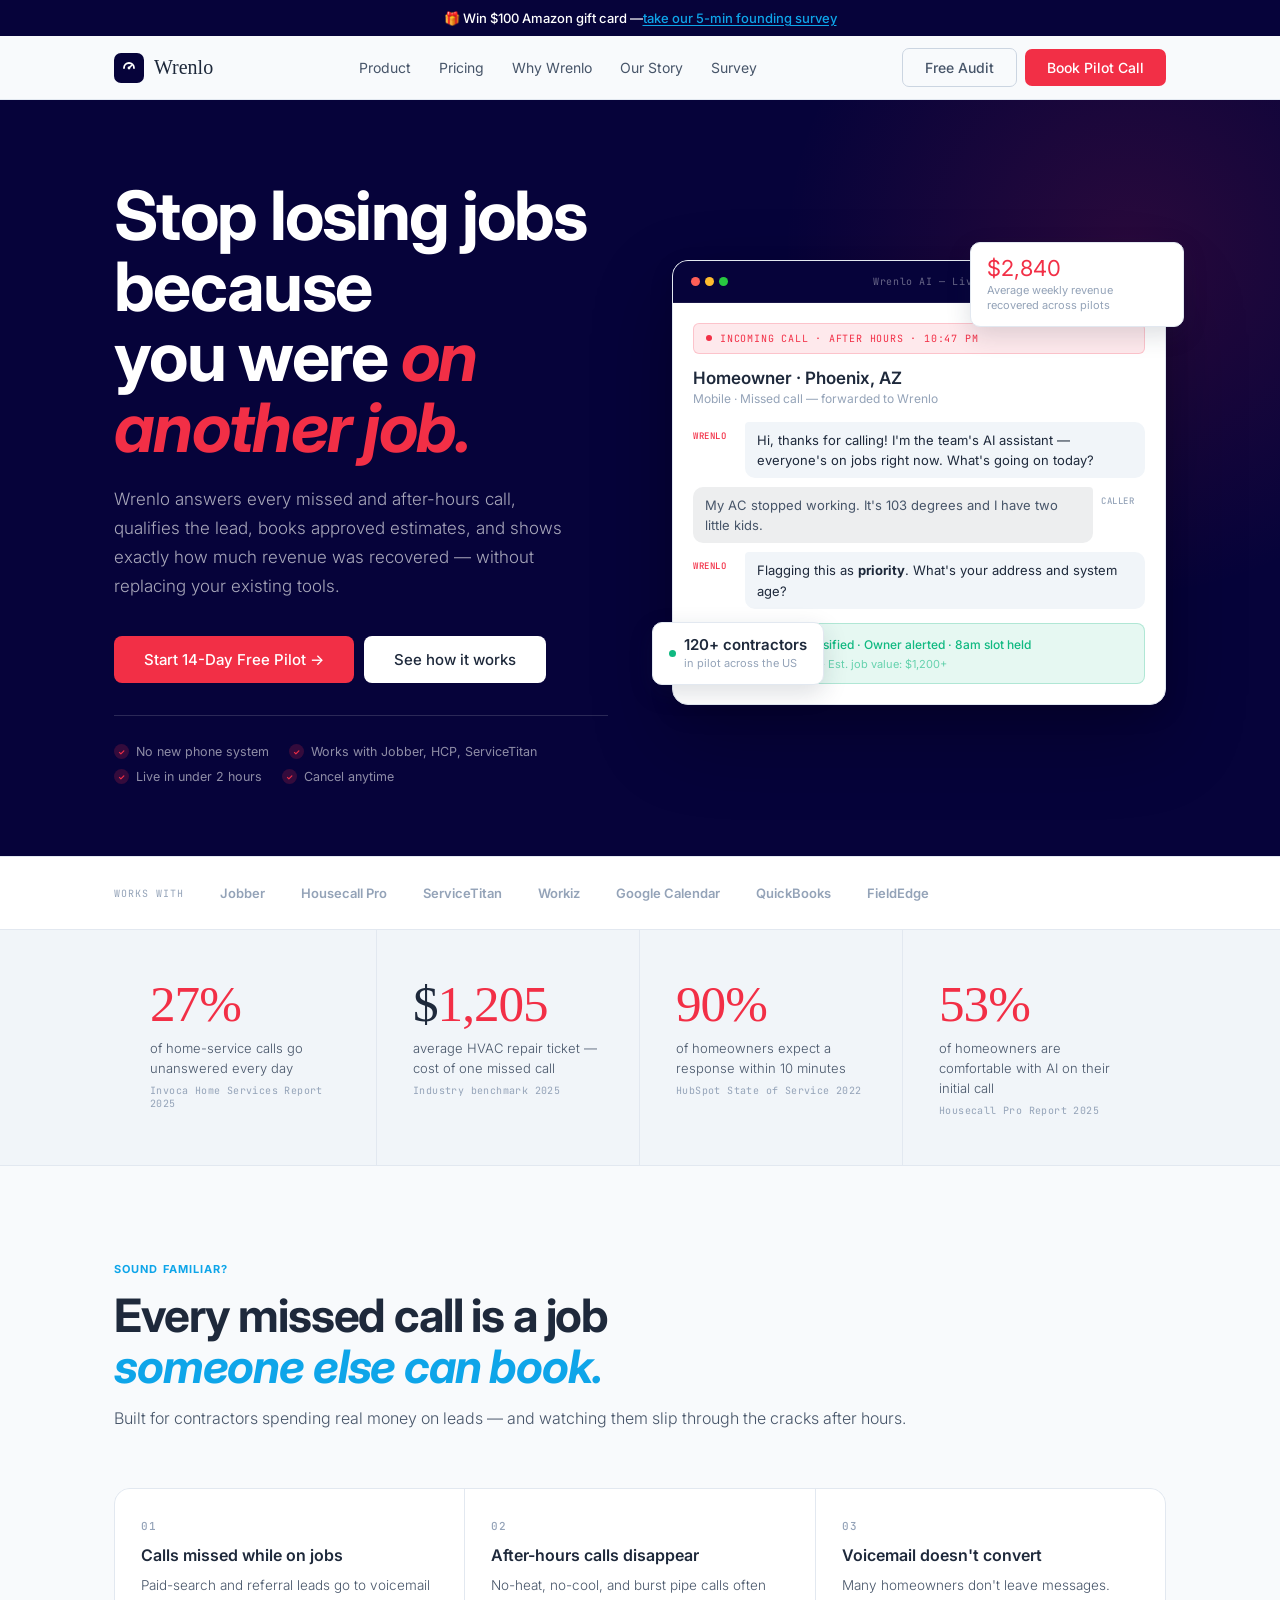
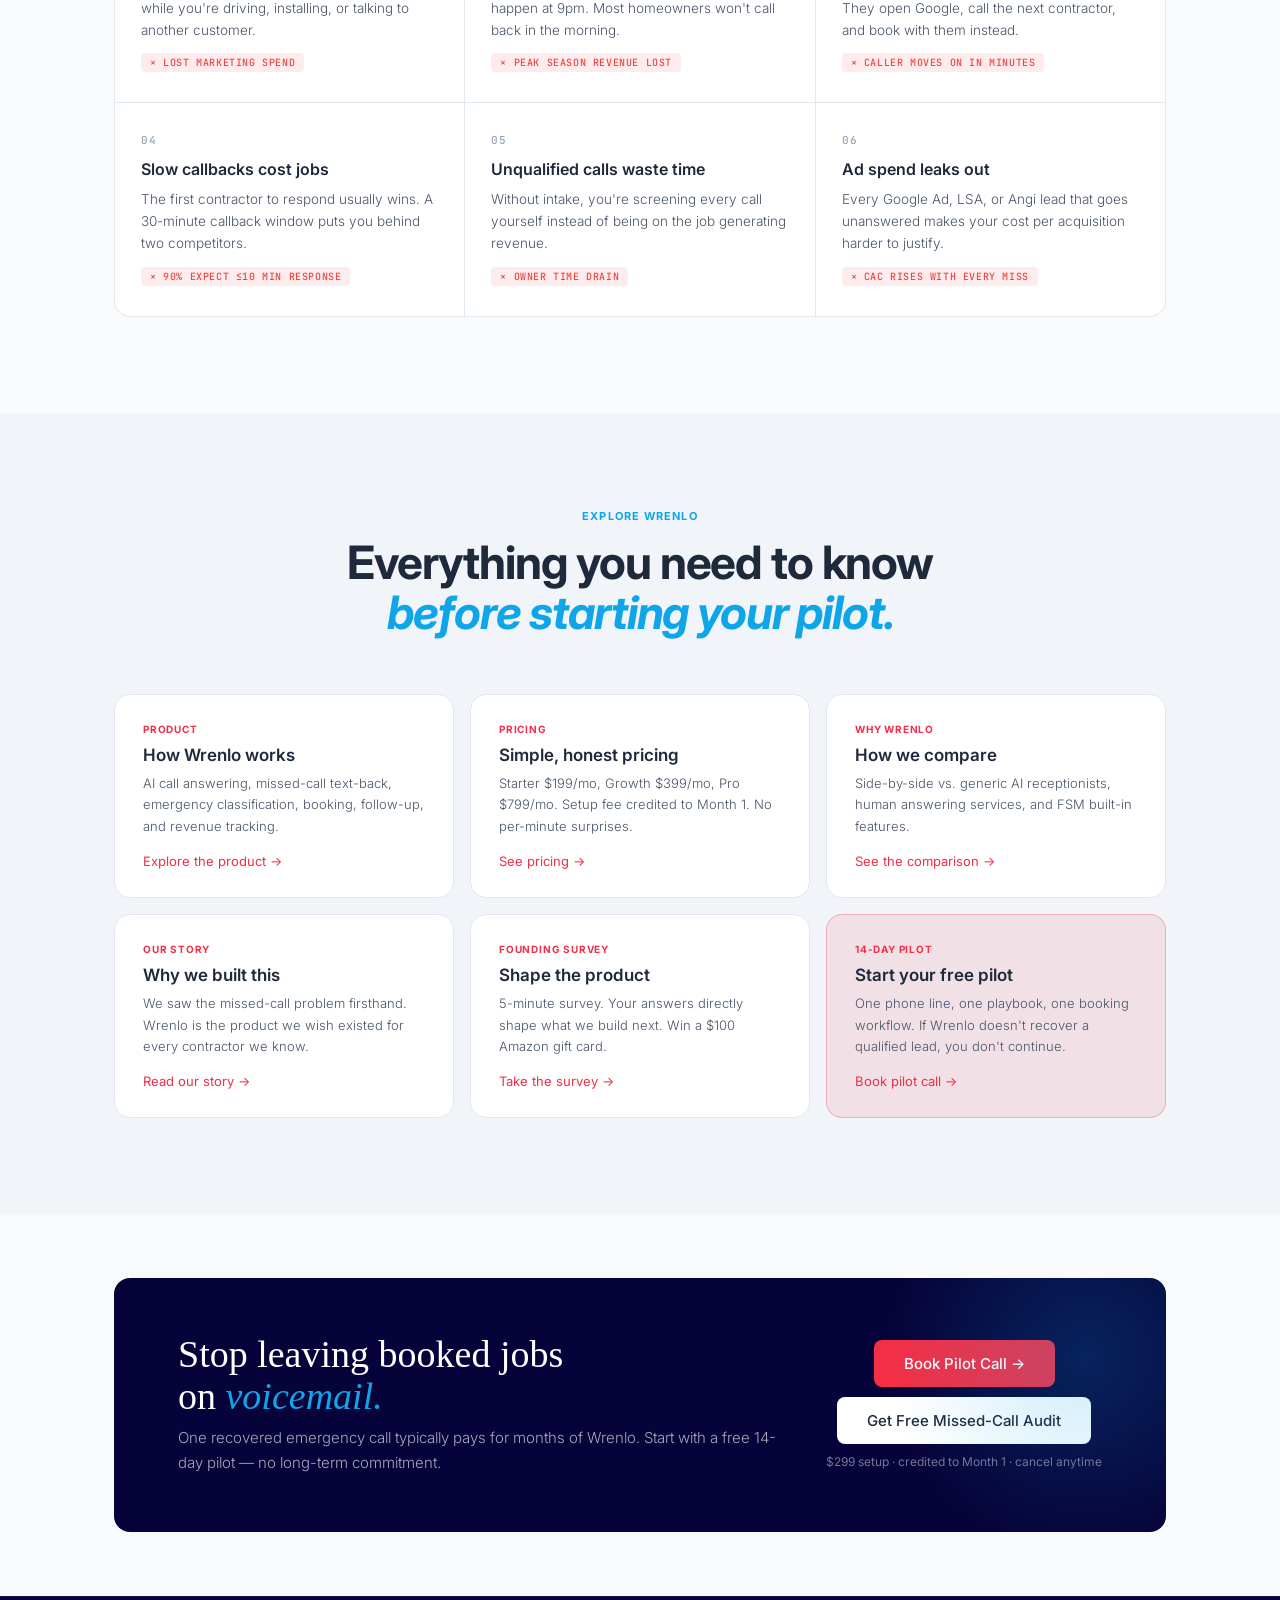
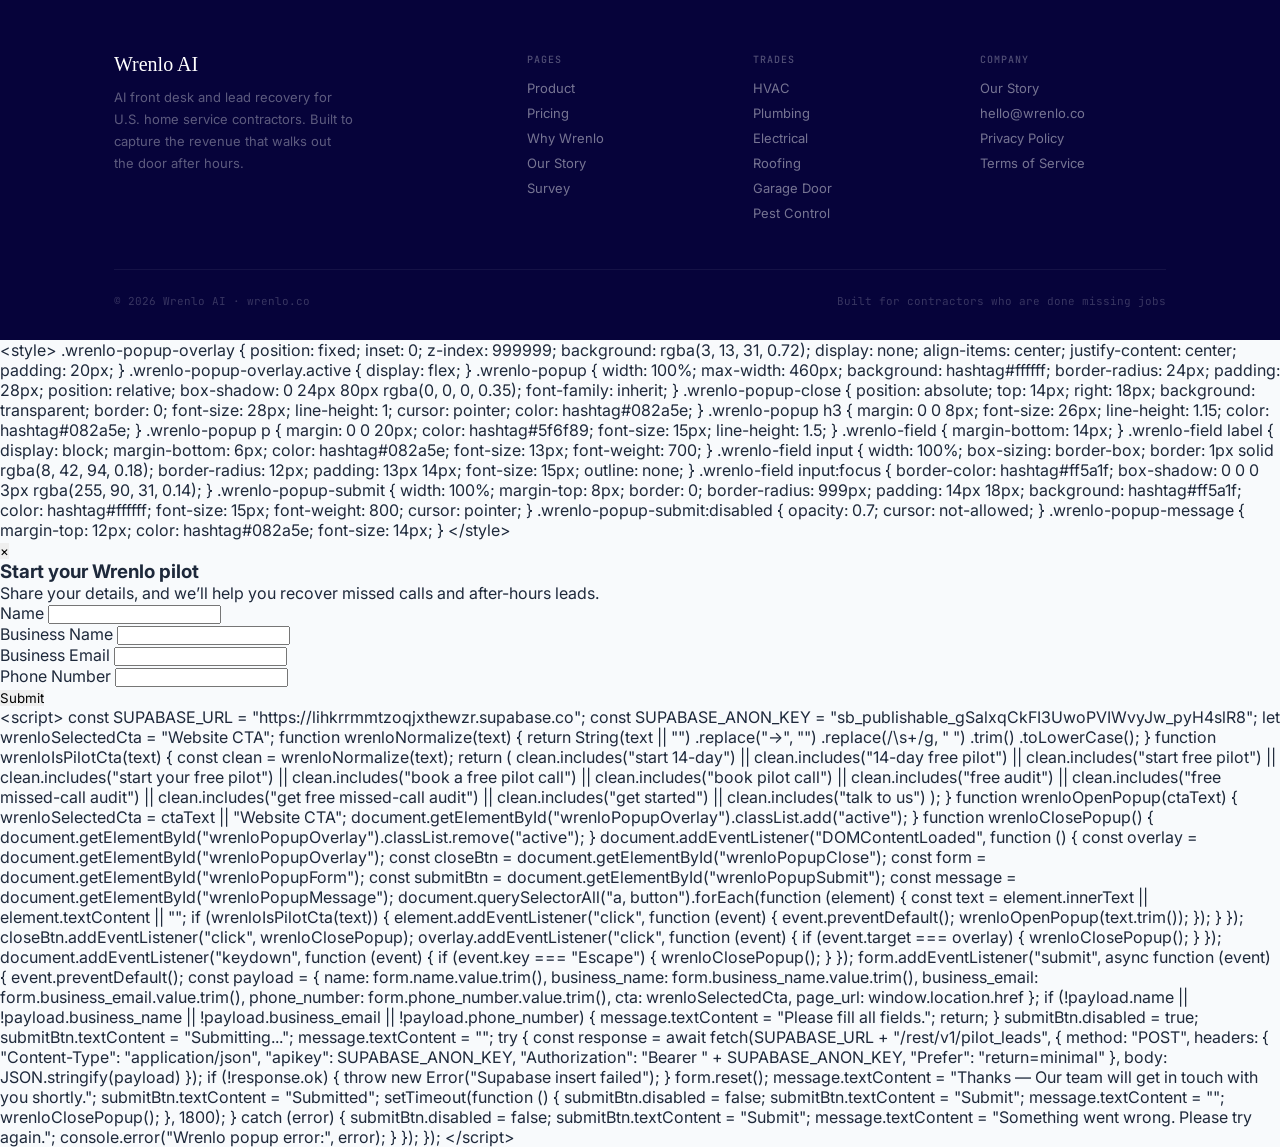
==== commit 4f22f418: "Update index.html" ====
--- a/index.html
+++ b/index.html
@@ -299,6 +299,280 @@
   setTimeout(() => { pi = (pi+1)%phrases.length; el.innerHTML = phrases[pi]; el.style.opacity = "1"; }, 400);
 }, 4000);
 </script>
-<​script src="/lead-popup.js"><​/script>
+
+  <!-- Wrenlo CTA Popup Start -->
+<​style>
+ .wrenlo-popup-overlay {
+ position: fixed;
+ inset: 0;
+ z-index: 999999;
+ background: rgba(3, 13, 31, 0.72);
+ display: none;
+ align-items: center;
+ justify-content: center;
+ padding: 20px;
+ }
+
+ .wrenlo-popup-overlay.active {
+ display: flex;
+ }
+
+ .wrenlo-popup {
+ width: 100%;
+ max-width: 460px;
+ background: hashtag#ffffff;
+ border-radius: 24px;
+ padding: 28px;
+ position: relative;
+ box-shadow: 0 24px 80px rgba(0, 0, 0, 0.35);
+ font-family: inherit;
+ }
+
+ .wrenlo-popup-close {
+ position: absolute;
+ top: 14px;
+ right: 18px;
+ background: transparent;
+ border: 0;
+ font-size: 28px;
+ line-height: 1;
+ cursor: pointer;
+ color: hashtag#082a5e;
+ }
+
+ .wrenlo-popup h3 {
+ margin: 0 0 8px;
+ font-size: 26px;
+ line-height: 1.15;
+ color: hashtag#082a5e;
+ }
+
+ .wrenlo-popup p {
+ margin: 0 0 20px;
+ color: hashtag#5f6f89;
+ font-size: 15px;
+ line-height: 1.5;
+ }
+
+ .wrenlo-field {
+ margin-bottom: 14px;
+ }
+
+ .wrenlo-field label {
+ display: block;
+ margin-bottom: 6px;
+ color: hashtag#082a5e;
+ font-size: 13px;
+ font-weight: 700;
+ }
+
+ .wrenlo-field input {
+ width: 100%;
+ box-sizing: border-box;
+ border: 1px solid rgba(8, 42, 94, 0.18);
+ border-radius: 12px;
+ padding: 13px 14px;
+ font-size: 15px;
+ outline: none;
+ }
+
+ .wrenlo-field input:focus {
+ border-color: hashtag#ff5a1f;
+ box-shadow: 0 0 0 3px rgba(255, 90, 31, 0.14);
+ }
+
+ .wrenlo-popup-submit {
+ width: 100%;
+ margin-top: 8px;
+ border: 0;
+ border-radius: 999px;
+ padding: 14px 18px;
+ background: hashtag#ff5a1f;
+ color: hashtag#ffffff;
+ font-size: 15px;
+ font-weight: 800;
+ cursor: pointer;
+ }
+
+ .wrenlo-popup-submit:disabled {
+ opacity: 0.7;
+ cursor: not-allowed;
+ }
+
+ .wrenlo-popup-message {
+ margin-top: 12px;
+ color: hashtag#082a5e;
+ font-size: 14px;
+ }
+<​/style>
+
+<div class="wrenlo-popup-overlay" id="wrenloPopupOverlay">
+ <div class="wrenlo-popup">
+ <button class="wrenlo-popup-close" type="button" id="wrenloPopupClose">×</button>
+
+ <h3>Start your Wrenlo pilot</h3>
+ <p>Share your details, and we’ll help you recover missed calls and after-hours leads.</p>
+
+ <form id="wrenloPopupForm">
+ <div class="wrenlo-field">
+ <label for="wrenloLeadName">Name</label>
+ <input id="wrenloLeadName" name="name" type="text" required>
+ </div>
+
+ <div class="wrenlo-field">
+ <label for="wrenloBusinessName">Business Name</label>
+ <input id="wrenloBusinessName" name="business_name" type="text" required>
+ </div>
+
+ <div class="wrenlo-field">
+ <label for="wrenloBusinessEmail">Business Email</label>
+ <input id="wrenloBusinessEmail" name="business_email" type="email" required>
+ </div>
+
+ <div class="wrenlo-field">
+ <label for="wrenloPhoneNumber">Phone Number</label>
+ <input id="wrenloPhoneNumber" name="phone_number" type="tel" required>
+ </div>
+
+ <button class="wrenlo-popup-submit" id="wrenloPopupSubmit" type="submit">
+ Submit
+ </button>
+
+ <div class="wrenlo-popup-message" id="wrenloPopupMessage"></div>
+ </form>
+ </div>
+</div>
+
+<​script>
+ const SUPABASE_URL = "https://lihkrrmmtzoqjxthewzr.supabase.co";
+ const SUPABASE_ANON_KEY = "sb_publishable_gSalxqCkFI3UwoPVIWvyJw_pyH4slR8";
+
+ let wrenloSelectedCta = "Website CTA";
+
+ function wrenloNormalize(text) {
+ return String(text || "")
+ .replace("→", "")
+ .replace(/\s+/g, " ")
+ .trim()
+ .toLowerCase();
+ }
+
+ function wrenloIsPilotCta(text) {
+ const clean = wrenloNormalize(text);
+
+ return (
+ clean.includes("start 14-day") ||
+ clean.includes("14-day free pilot") ||
+ clean.includes("start free pilot") ||
+ clean.includes("start your free pilot") ||
+ clean.includes("book a free pilot call") ||
+ clean.includes("book pilot call") ||
+ clean.includes("free audit") ||
+ clean.includes("free missed-call audit") ||
+ clean.includes("get free missed-call audit") ||
+ clean.includes("get started") ||
+ clean.includes("talk to us")
+ );
+ }
+
+ function wrenloOpenPopup(ctaText) {
+ wrenloSelectedCta = ctaText || "Website CTA";
+ document.getElementById("wrenloPopupOverlay").classList.add("active");
+ }
+
+ function wrenloClosePopup() {
+ document.getElementById("wrenloPopupOverlay").classList.remove("active");
+ }
+
+ document.addEventListener("DOMContentLoaded", function () {
+ const overlay = document.getElementById("wrenloPopupOverlay");
+ const closeBtn = document.getElementById("wrenloPopupClose");
+ const form = document.getElementById("wrenloPopupForm");
+ const submitBtn = document.getElementById("wrenloPopupSubmit");
+ const message = document.getElementById("wrenloPopupMessage");
+
+ document.querySelectorAll("a, button").forEach(function (element) {
+ const text = element.innerText || element.textContent || "";
+
+ if (wrenloIsPilotCta(text)) {
+ element.addEventListener("click", function (event) {
+ event.preventDefault();
+ wrenloOpenPopup(text.trim());
+ });
+ }
+ });
+
+ closeBtn.addEventListener("click", wrenloClosePopup);
+
+ overlay.addEventListener("click", function (event) {
+ if (event.target === overlay) {
+ wrenloClosePopup();
+ }
+ });
+
+ document.addEventListener("keydown", function (event) {
+ if (event.key === "Escape") {
+ wrenloClosePopup();
+ }
+ });
+
+ form.addEventListener("submit", async function (event) {
+ event.preventDefault();
+
+ const payload = {
+ name: form.name.value.trim(),
+ business_name: form.business_name.value.trim(),
+ business_email: form.business_email.value.trim(),
+ phone_number: form.phone_number.value.trim(),
+ cta: wrenloSelectedCta,
+ page_url: window.location.href
+ };
+
+ if (!payload.name || !payload.business_name || !payload.business_email || !payload.phone_number) {
+ message.textContent = "Please fill all fields.";
+ return;
+ }
+
+ submitBtn.disabled = true;
+ submitBtn.textContent = "Submitting...";
+ message.textContent = "";
+
+ try {
+ const response = await fetch(SUPABASE_URL + "/rest/v1/pilot_leads", {
+ method: "POST",
+ headers: {
+ "Content-Type": "application/json",
+ "apikey": SUPABASE_ANON_KEY,
+ "Authorization": "Bearer " + SUPABASE_ANON_KEY,
+ "Prefer": "return=minimal"
+ },
+ body: JSON.stringify(payload)
+ });
+
+ if (!response.ok) {
+ throw new Error("Supabase insert failed");
+ }
+
+ form.reset();
+ message.textContent = "Thanks — Our team will get in touch with you shortly.";
+ submitBtn.textContent = "Submitted";
+
+ setTimeout(function () {
+ submitBtn.disabled = false;
+ submitBtn.textContent = "Submit";
+ message.textContent = "";
+ wrenloClosePopup();
+ }, 1800);
+ } catch (error) {
+ submitBtn.disabled = false;
+ submitBtn.textContent = "Submit";
+ message.textContent = "Something went wrong. Please try again.";
+ console.error("Wrenlo popup error:", error);
+ }
+ });
+ });
+<​/script>
+<!-- Wrenlo CTA Popup End -->
+  
 </body>
 </html>
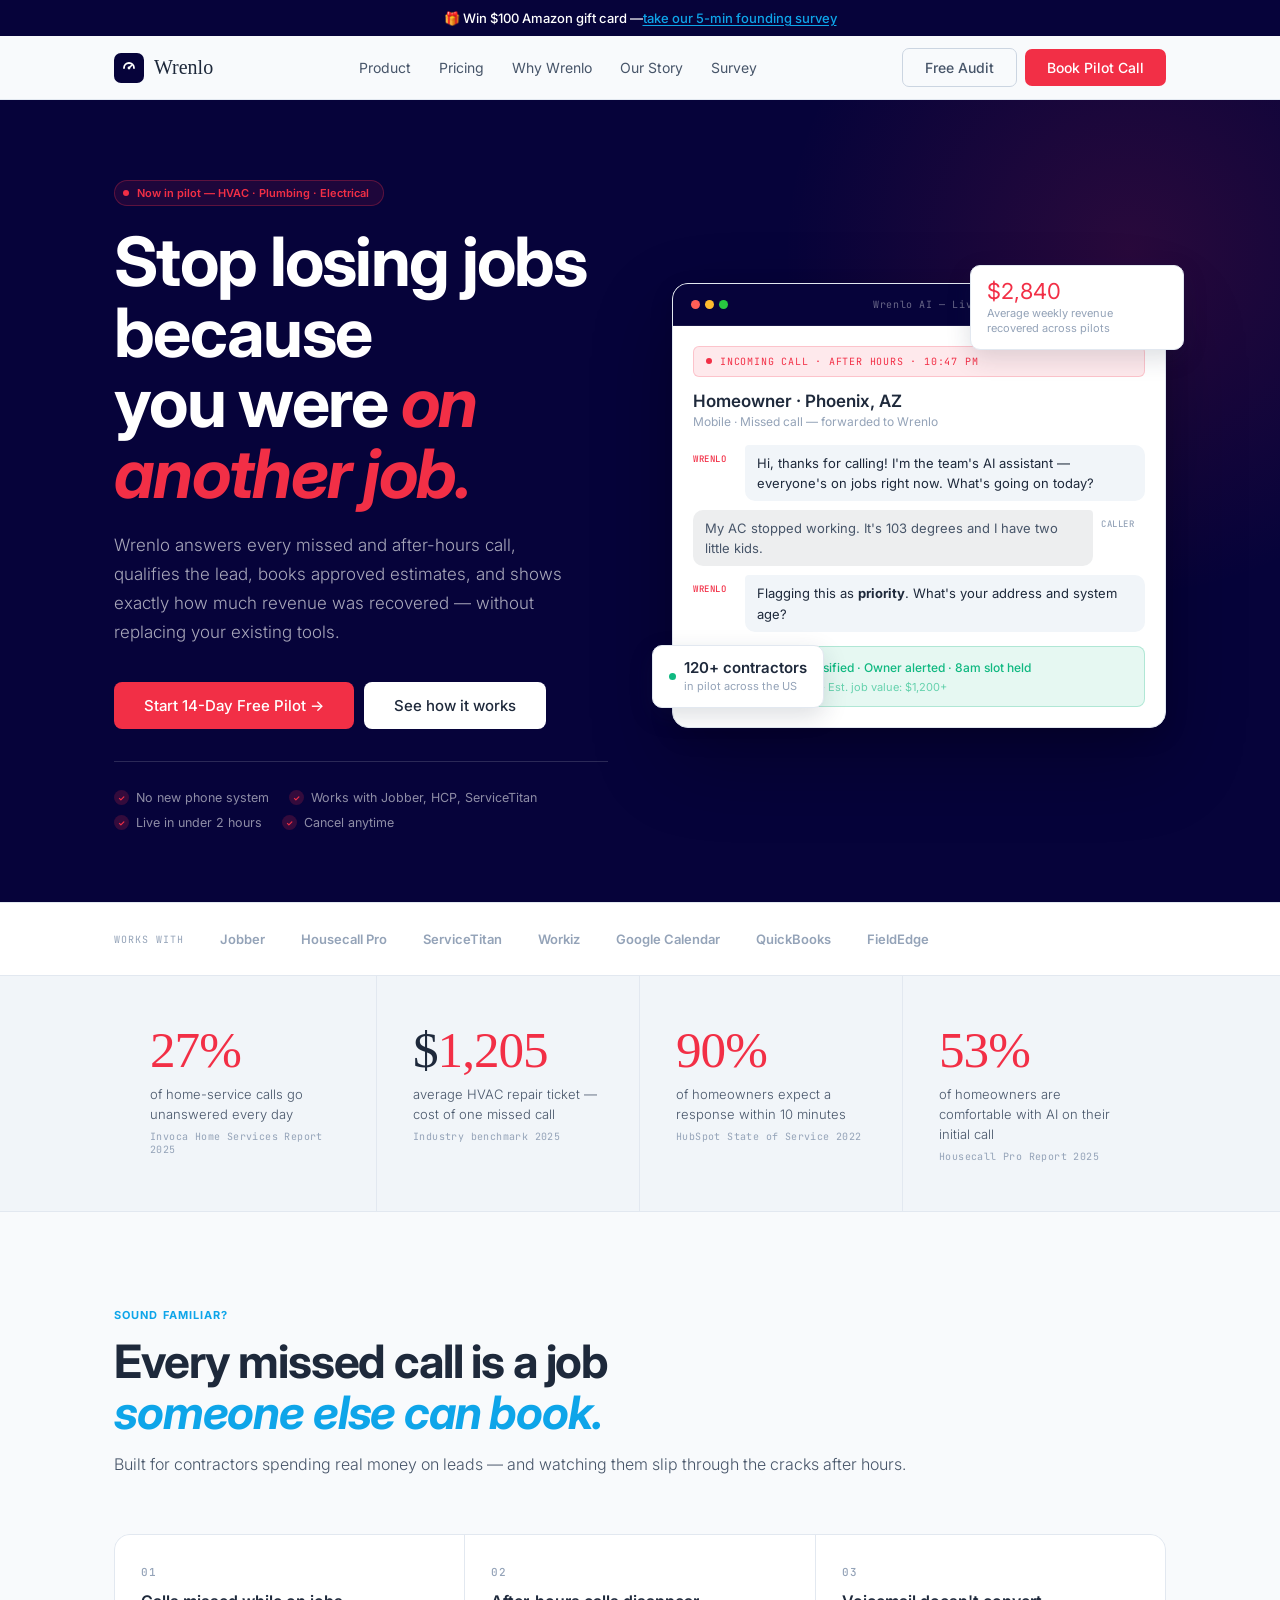
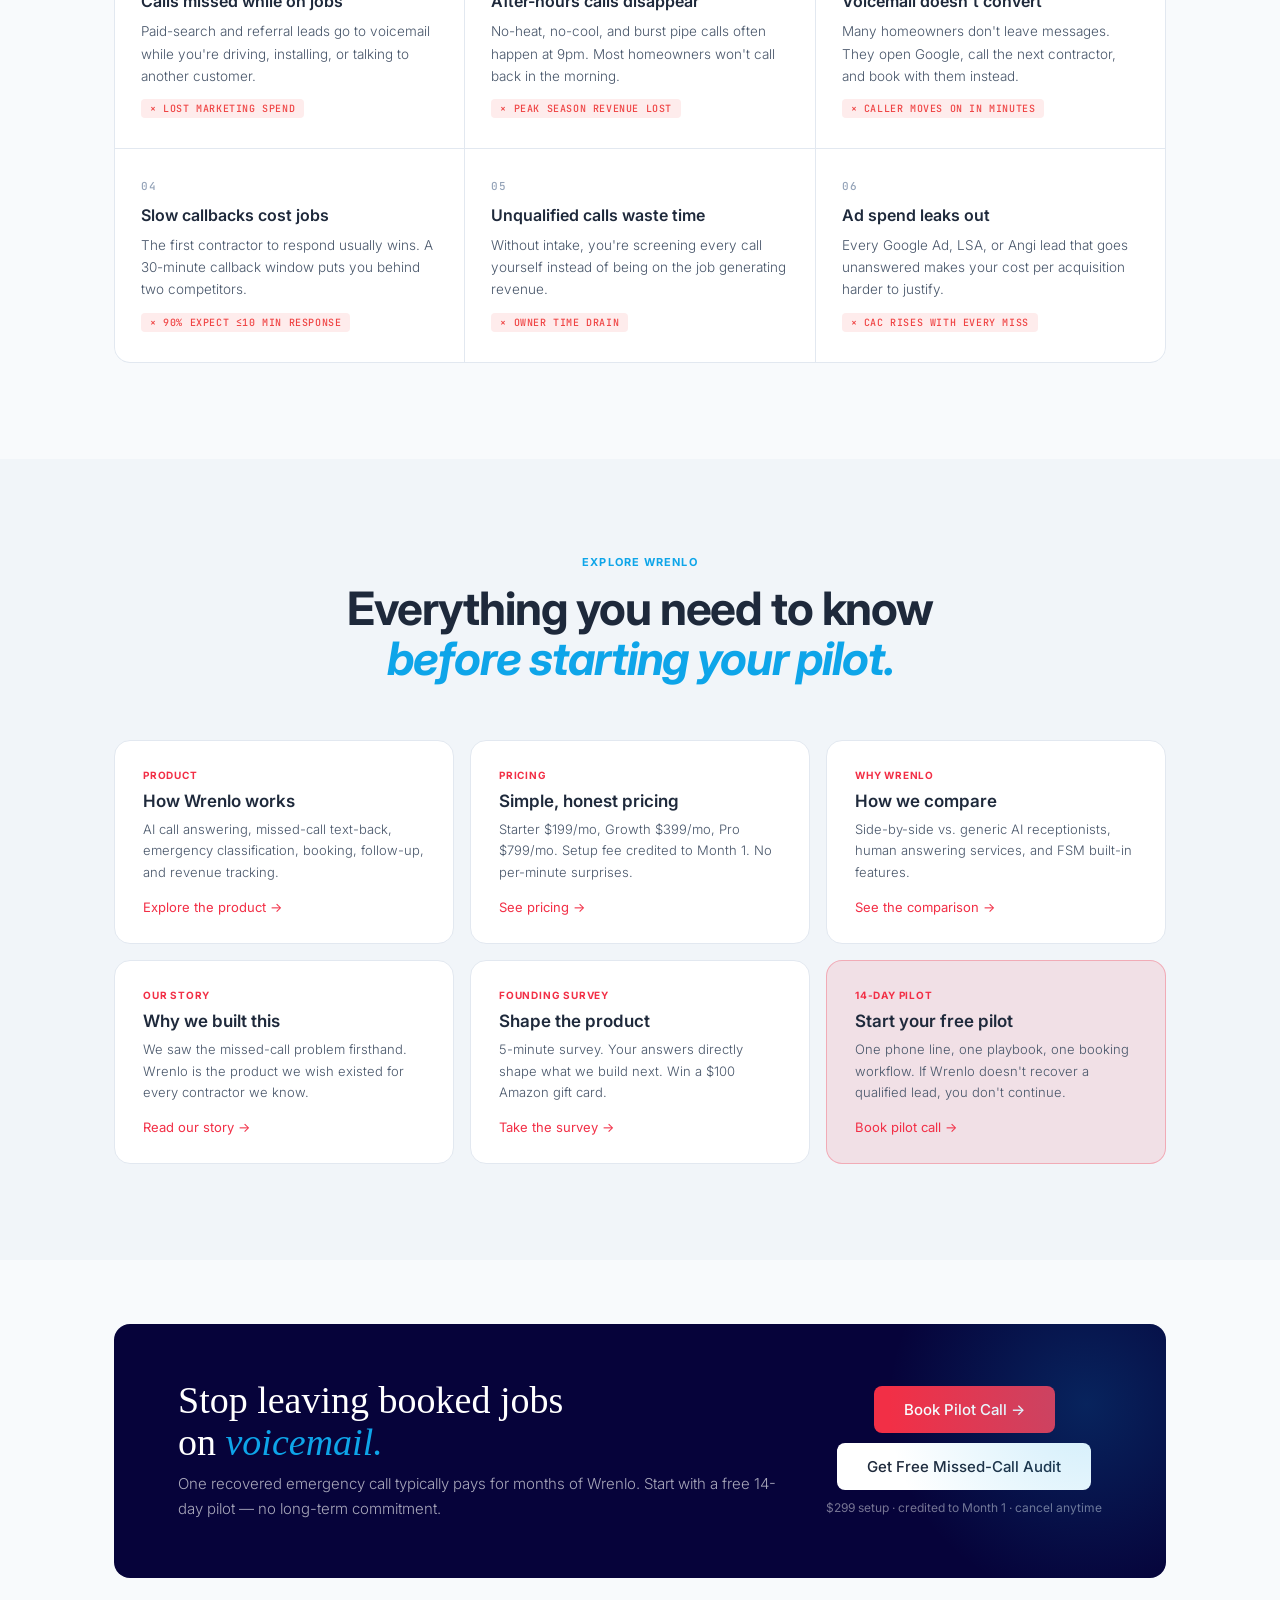
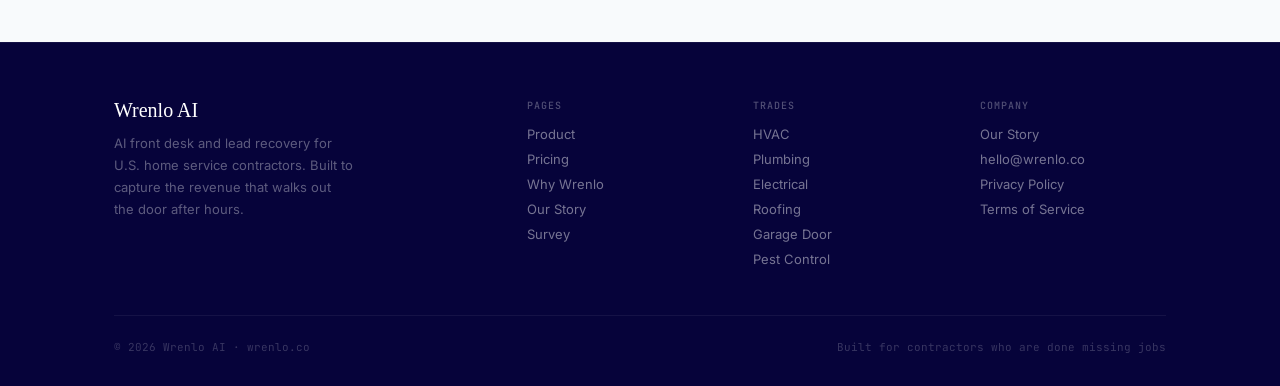
==== commit d38772ae: "Update index.html" ====
--- a/index.html
+++ b/index.html
@@ -102,7 +102,7 @@
   <div class="container">
     <div class="hero-grid">
       <div>
-        
+        <div class="stat-pill"><span class="stat-pill-dot"></span>Now in pilot — HVAC · Plumbing · Electrical</div>
         <h1>Stop losing jobs because<br>you were <em>on another job.</em></h1>
         <p class="hero-sub">Wrenlo answers every missed and after-hours call, qualifies the lead, books approved estimates, and shows exactly how much revenue was recovered — without replacing your existing tools.</p>
         <div class="hero-actions">
@@ -299,280 +299,5 @@
   setTimeout(() => { pi = (pi+1)%phrases.length; el.innerHTML = phrases[pi]; el.style.opacity = "1"; }, 400);
 }, 4000);
 </script>
-
-  <!-- Wrenlo CTA Popup Start -->
-<​style>
- .wrenlo-popup-overlay {
- position: fixed;
- inset: 0;
- z-index: 999999;
- background: rgba(3, 13, 31, 0.72);
- display: none;
- align-items: center;
- justify-content: center;
- padding: 20px;
- }
-
- .wrenlo-popup-overlay.active {
- display: flex;
- }
-
- .wrenlo-popup {
- width: 100%;
- max-width: 460px;
- background: hashtag#ffffff;
- border-radius: 24px;
- padding: 28px;
- position: relative;
- box-shadow: 0 24px 80px rgba(0, 0, 0, 0.35);
- font-family: inherit;
- }
-
- .wrenlo-popup-close {
- position: absolute;
- top: 14px;
- right: 18px;
- background: transparent;
- border: 0;
- font-size: 28px;
- line-height: 1;
- cursor: pointer;
- color: hashtag#082a5e;
- }
-
- .wrenlo-popup h3 {
- margin: 0 0 8px;
- font-size: 26px;
- line-height: 1.15;
- color: hashtag#082a5e;
- }
-
- .wrenlo-popup p {
- margin: 0 0 20px;
- color: hashtag#5f6f89;
- font-size: 15px;
- line-height: 1.5;
- }
-
- .wrenlo-field {
- margin-bottom: 14px;
- }
-
- .wrenlo-field label {
- display: block;
- margin-bottom: 6px;
- color: hashtag#082a5e;
- font-size: 13px;
- font-weight: 700;
- }
-
- .wrenlo-field input {
- width: 100%;
- box-sizing: border-box;
- border: 1px solid rgba(8, 42, 94, 0.18);
- border-radius: 12px;
- padding: 13px 14px;
- font-size: 15px;
- outline: none;
- }
-
- .wrenlo-field input:focus {
- border-color: hashtag#ff5a1f;
- box-shadow: 0 0 0 3px rgba(255, 90, 31, 0.14);
- }
-
- .wrenlo-popup-submit {
- width: 100%;
- margin-top: 8px;
- border: 0;
- border-radius: 999px;
- padding: 14px 18px;
- background: hashtag#ff5a1f;
- color: hashtag#ffffff;
- font-size: 15px;
- font-weight: 800;
- cursor: pointer;
- }
-
- .wrenlo-popup-submit:disabled {
- opacity: 0.7;
- cursor: not-allowed;
- }
-
- .wrenlo-popup-message {
- margin-top: 12px;
- color: hashtag#082a5e;
- font-size: 14px;
- }
-<​/style>
-
-<div class="wrenlo-popup-overlay" id="wrenloPopupOverlay">
- <div class="wrenlo-popup">
- <button class="wrenlo-popup-close" type="button" id="wrenloPopupClose">×</button>
-
- <h3>Start your Wrenlo pilot</h3>
- <p>Share your details, and we’ll help you recover missed calls and after-hours leads.</p>
-
- <form id="wrenloPopupForm">
- <div class="wrenlo-field">
- <label for="wrenloLeadName">Name</label>
- <input id="wrenloLeadName" name="name" type="text" required>
- </div>
-
- <div class="wrenlo-field">
- <label for="wrenloBusinessName">Business Name</label>
- <input id="wrenloBusinessName" name="business_name" type="text" required>
- </div>
-
- <div class="wrenlo-field">
- <label for="wrenloBusinessEmail">Business Email</label>
- <input id="wrenloBusinessEmail" name="business_email" type="email" required>
- </div>
-
- <div class="wrenlo-field">
- <label for="wrenloPhoneNumber">Phone Number</label>
- <input id="wrenloPhoneNumber" name="phone_number" type="tel" required>
- </div>
-
- <button class="wrenlo-popup-submit" id="wrenloPopupSubmit" type="submit">
- Submit
- </button>
-
- <div class="wrenlo-popup-message" id="wrenloPopupMessage"></div>
- </form>
- </div>
-</div>
-
-<​script>
- const SUPABASE_URL = "https://lihkrrmmtzoqjxthewzr.supabase.co";
- const SUPABASE_ANON_KEY = "sb_publishable_gSalxqCkFI3UwoPVIWvyJw_pyH4slR8";
-
- let wrenloSelectedCta = "Website CTA";
-
- function wrenloNormalize(text) {
- return String(text || "")
- .replace("→", "")
- .replace(/\s+/g, " ")
- .trim()
- .toLowerCase();
- }
-
- function wrenloIsPilotCta(text) {
- const clean = wrenloNormalize(text);
-
- return (
- clean.includes("start 14-day") ||
- clean.includes("14-day free pilot") ||
- clean.includes("start free pilot") ||
- clean.includes("start your free pilot") ||
- clean.includes("book a free pilot call") ||
- clean.includes("book pilot call") ||
- clean.includes("free audit") ||
- clean.includes("free missed-call audit") ||
- clean.includes("get free missed-call audit") ||
- clean.includes("get started") ||
- clean.includes("talk to us")
- );
- }
-
- function wrenloOpenPopup(ctaText) {
- wrenloSelectedCta = ctaText || "Website CTA";
- document.getElementById("wrenloPopupOverlay").classList.add("active");
- }
-
- function wrenloClosePopup() {
- document.getElementById("wrenloPopupOverlay").classList.remove("active");
- }
-
- document.addEventListener("DOMContentLoaded", function () {
- const overlay = document.getElementById("wrenloPopupOverlay");
- const closeBtn = document.getElementById("wrenloPopupClose");
- const form = document.getElementById("wrenloPopupForm");
- const submitBtn = document.getElementById("wrenloPopupSubmit");
- const message = document.getElementById("wrenloPopupMessage");
-
- document.querySelectorAll("a, button").forEach(function (element) {
- const text = element.innerText || element.textContent || "";
-
- if (wrenloIsPilotCta(text)) {
- element.addEventListener("click", function (event) {
- event.preventDefault();
- wrenloOpenPopup(text.trim());
- });
- }
- });
-
- closeBtn.addEventListener("click", wrenloClosePopup);
-
- overlay.addEventListener("click", function (event) {
- if (event.target === overlay) {
- wrenloClosePopup();
- }
- });
-
- document.addEventListener("keydown", function (event) {
- if (event.key === "Escape") {
- wrenloClosePopup();
- }
- });
-
- form.addEventListener("submit", async function (event) {
- event.preventDefault();
-
- const payload = {
- name: form.name.value.trim(),
- business_name: form.business_name.value.trim(),
- business_email: form.business_email.value.trim(),
- phone_number: form.phone_number.value.trim(),
- cta: wrenloSelectedCta,
- page_url: window.location.href
- };
-
- if (!payload.name || !payload.business_name || !payload.business_email || !payload.phone_number) {
- message.textContent = "Please fill all fields.";
- return;
- }
-
- submitBtn.disabled = true;
- submitBtn.textContent = "Submitting...";
- message.textContent = "";
-
- try {
- const response = await fetch(SUPABASE_URL + "/rest/v1/pilot_leads", {
- method: "POST",
- headers: {
- "Content-Type": "application/json",
- "apikey": SUPABASE_ANON_KEY,
- "Authorization": "Bearer " + SUPABASE_ANON_KEY,
- "Prefer": "return=minimal"
- },
- body: JSON.stringify(payload)
- });
-
- if (!response.ok) {
- throw new Error("Supabase insert failed");
- }
-
- form.reset();
- message.textContent = "Thanks — Our team will get in touch with you shortly.";
- submitBtn.textContent = "Submitted";
-
- setTimeout(function () {
- submitBtn.disabled = false;
- submitBtn.textContent = "Submit";
- message.textContent = "";
- wrenloClosePopup();
- }, 1800);
- } catch (error) {
- submitBtn.disabled = false;
- submitBtn.textContent = "Submit";
- message.textContent = "Something went wrong. Please try again.";
- console.error("Wrenlo popup error:", error);
- }
- });
- });
-<​/script>
-<!-- Wrenlo CTA Popup End -->
-  
 </body>
 </html>
--- a/style.css
+++ b/style.css
@@ -561,97 +561,3 @@
 @media(prefers-reduced-motion:reduce) {
   .reveal, .stat-pill-dot { animation:none!important; transition:none!important }
 }
-/* Wrenlo lead popup */
-.wrenlo-modal-backdrop {
- position: fixed;
- inset: 0;
- z-index: 9999;
- background: rgba(5, 18, 38, 0.72);
- display: none;
- align-items: center;
- justify-content: center;
- padding: 20px;
-}
-
-.wrenlo-modal-backdrop.is-open {
- display: flex;
-}
-
-.wrenlo-modal {
- width: 100%;
- max-width: 460px;
- background: hashtag#ffffff;
- border-radius: 22px;
- padding: 28px;
- box-shadow: 0 24px 70px rgba(0, 0, 0, 0.28);
- position: relative;
-}
-
-.wrenlo-modal-close {
- position: absolute;
- top: 14px;
- right: 16px;
- border: 0;
- background: transparent;
- font-size: 26px;
- cursor: pointer;
- color: hashtag#0b2347;
-}
-
-.wrenlo-modal h3 {
- margin: 0 0 8px;
- color: hashtag#0b2347;
- font-size: 26px;
- line-height: 1.15;
-}
-
-.wrenlo-modal p {
- margin: 0 0 20px;
- color: hashtag#5d6b82;
- font-size: 15px;
-}
-
-.wrenlo-form-group {
- margin-bottom: 14px;
-}
-
-.wrenlo-form-group label {
- display: block;
- margin-bottom: 6px;
- font-size: 13px;
- font-weight: 700;
- color: hashtag#0b2347;
-}
-
-.wrenlo-form-group input {
- width: 100%;
- border: 1px solid rgba(11, 35, 71, 0.18);
- border-radius: 12px;
- padding: 13px 14px;
- font-size: 15px;
- outline: none;
-}
-
-.wrenlo-form-group input:focus {
- border-color: hashtag#ff5a1f;
- box-shadow: 0 0 0 3px rgba(255, 90, 31, 0.14);
-}
-
-.wrenlo-submit {
- width: 100%;
- margin-top: 8px;
- border: 0;
- border-radius: 999px;
- padding: 14px 18px;
- background: hashtag#ff5a1f;
- color: hashtag#ffffff;
- font-weight: 800;
- font-size: 15px;
- cursor: pointer;
-}
-
-.wrenlo-form-message {
- margin-top: 12px;
- font-size: 14px;
- color: hashtag#0b2347;
-}
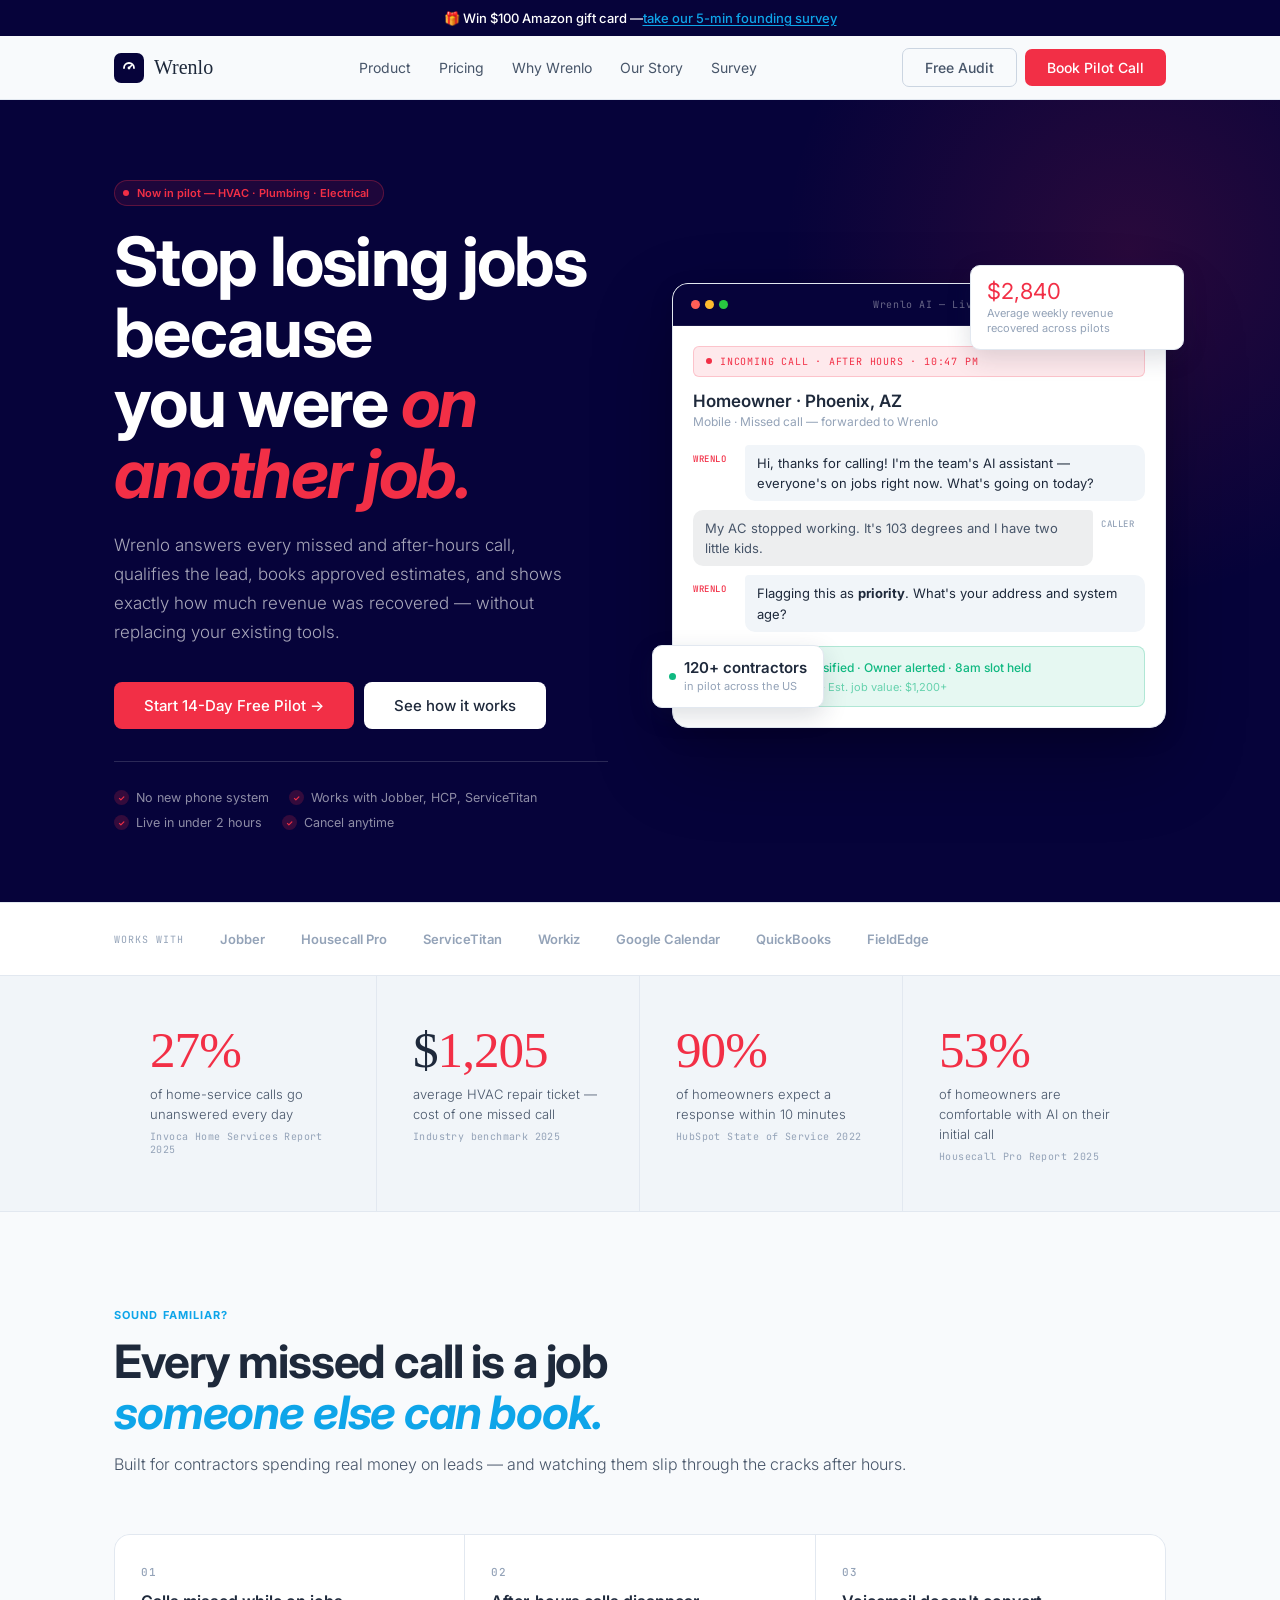
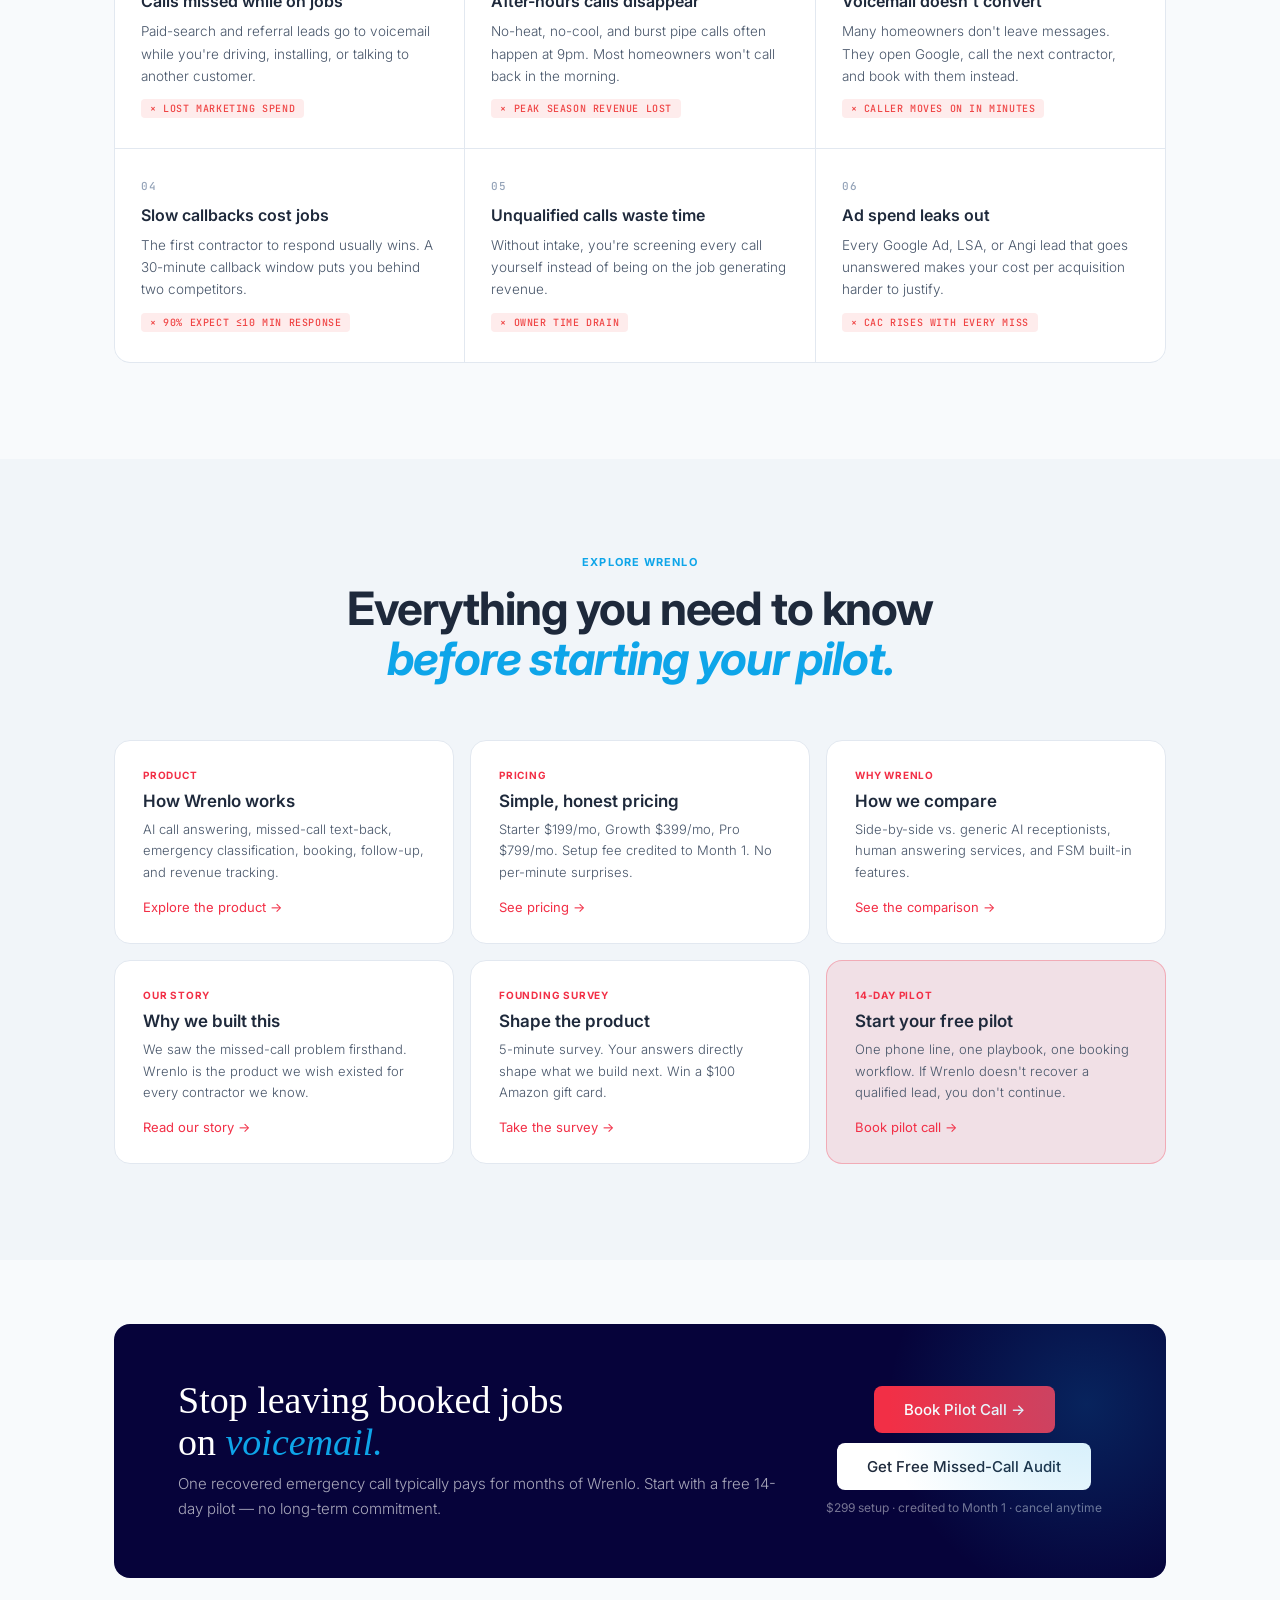
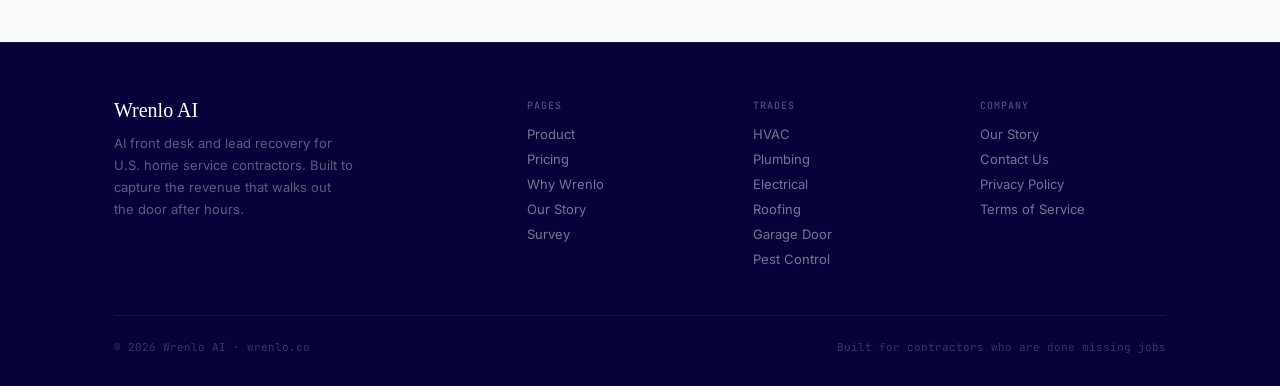
==== commit 02b37a88: "Update index.html" ====
--- a/index.html
+++ b/index.html
@@ -35,8 +35,8 @@
       <a class="nav-link" href="/survey">Survey</a>
     </div>
     <div class="nav-ctas">
-      <a class="btn btn-ghost" href="mailto:hello@wrenlo.co?subject=Free Audit">Free Audit</a>
-      <a class="btn btn-primary" href="mailto:hello@wrenlo.co?subject=14-Day Pilot Request">Book Pilot Call</a>
+      <a class="btn btn-ghost" href="#" onclick="wrenloPopup.open(this.textContent); return false;">Free Audit</a>
+      <a class="btn btn-primary" href="#" onclick="wrenloPopup.open(this.textContent); return false;">Book Pilot Call</a>
     </div>
     <button class="hamburger" onclick="openMenu()">☰</button>
   </div>
@@ -49,8 +49,8 @@
   <a class="mobile-link" href="/our-story" onclick="closeMenu()">Our Story</a>
   <a class="mobile-link" href="/survey"    onclick="closeMenu()">Survey</a>
   <div class="mobile-menu-ctas">
-    <a class="btn btn-ghost btn-full"   href="mailto:hello@wrenlo.co?subject=Free Audit">Free Missed-Call Audit</a>
-    <a class="btn btn-primary btn-full" href="mailto:hello@wrenlo.co?subject=Pilot Request">Book Pilot Call</a>
+    <a class="btn btn-ghost btn-full"   href="#" onclick="wrenloPopup.open(this.textContent); return false;">Free Missed-Call Audit</a>
+    <a class="btn btn-primary btn-full" href="#" onclick="wrenloPopup.open(this.textContent); return false;">Book Pilot Call</a>
   </div>
 </div>
 
@@ -106,7 +106,7 @@
         <h1>Stop losing jobs because<br>you were <em>on another job.</em></h1>
         <p class="hero-sub">Wrenlo answers every missed and after-hours call, qualifies the lead, books approved estimates, and shows exactly how much revenue was recovered — without replacing your existing tools.</p>
         <div class="hero-actions">
-          <a class="btn btn-red btn-lg" href="mailto:hello@wrenlo.co?subject=14-Day Pilot Request">Start 14-Day Free Pilot →</a>
+          <a class="btn btn-red btn-lg" href="#" onclick="wrenloPopup.open(this.textContent); return false;">Start 14-Day Free Pilot →</a>
           <a class="btn btn-white btn-lg" href="/product">See how it works</a>
         </div>
         <div class="hero-trust">
@@ -218,7 +218,7 @@
       <a class="nav-page-card reveal" href="/why-us"><div class="npc-eyebrow">Why Wrenlo</div><div class="npc-title">How we compare</div><div class="npc-sub">Side-by-side vs. generic AI receptionists, human answering services, and FSM built-in features.</div><div class="npc-arrow">See the comparison →</div></a>
       <a class="nav-page-card reveal" href="/our-story"><div class="npc-eyebrow">Our Story</div><div class="npc-title">Why we built this</div><div class="npc-sub">We saw the missed-call problem firsthand. Wrenlo is the product we wish existed for every contractor we know.</div><div class="npc-arrow">Read our story →</div></a>
       <a class="nav-page-card reveal" href="/survey"><div class="npc-eyebrow">Founding Survey</div><div class="npc-title">Shape the product</div><div class="npc-sub">5-minute survey. Your answers directly shape what we build next. Win a $100 Amazon gift card.</div><div class="npc-arrow">Take the survey →</div></a>
-      <a class="nav-page-card reveal" href="mailto:hello@wrenlo.co?subject=14-Day Pilot Request" style="background:var(--tw-red-lt);border-color:rgba(242,47,70,.3)"><div class="npc-eyebrow">14-Day Pilot</div><div class="npc-title">Start your free pilot</div><div class="npc-sub">One phone line, one playbook, one booking workflow. If Wrenlo doesn't recover a qualified lead, you don't continue.</div><div class="npc-arrow">Book pilot call →</div></a>
+      <a class="nav-page-card reveal" href="#" onclick="wrenloPopup.open(this.textContent); return false;" style="background:var(--tw-red-lt);border-color:rgba(242,47,70,.3)"><div class="npc-eyebrow">14-Day Pilot</div><div class="npc-title">Start your free pilot</div><div class="npc-sub">One phone line, one playbook, one booking workflow. If Wrenlo doesn't recover a qualified lead, you don't continue.</div><div class="npc-arrow">Book pilot call →</div></a>
     </div>
   </div>
 </section>
@@ -231,8 +231,8 @@
         <p>One recovered emergency call typically pays for months of Wrenlo. Start with a free 14-day pilot — no long-term commitment.</p>
       </div>
       <div class="cta-band-actions">
-        <a class="btn btn-red btn-lg" href="mailto:hello@wrenlo.co?subject=14-Day Pilot Request">Book Pilot Call →</a>
-        <a class="btn btn-white btn-lg" href="mailto:hello@wrenlo.co?subject=Free Audit">Get Free Missed-Call Audit</a>
+        <a class="btn btn-red btn-lg" href="#" onclick="wrenloPopup.open(this.textContent); return false;">Book Pilot Call →</a>
+        <a class="btn btn-white btn-lg" href="#" onclick="wrenloPopup.open(this.textContent); return false;">Get Free Missed-Call Audit</a>
         <span class="cta-note">$299 setup · credited to Month 1 · cancel anytime</span>
       </div>
     </div>
@@ -271,7 +271,7 @@
         <div class="footer-col-title">Company</div>
         <div class="footer-links">
           <a class="footer-link" href="/our-story">Our Story</a>
-          <a class="footer-link" href="mailto:hello@wrenlo.co">hello@wrenlo.co</a>
+          <a class="footer-link" href="mailto:hello@wrenlo.co">Contact Us</a>
           <a class="footer-link" href="/privacy">Privacy Policy</a>
           <a class="footer-link" href="/terms">Terms of Service</a>
         </div>
@@ -299,5 +299,6 @@
   setTimeout(() => { pi = (pi+1)%phrases.length; el.innerHTML = phrases[pi]; el.style.opacity = "1"; }, 400);
 }, 4000);
 </script>
+<script src="/wrenlo-popup.js"></script>
 </body>
 </html>
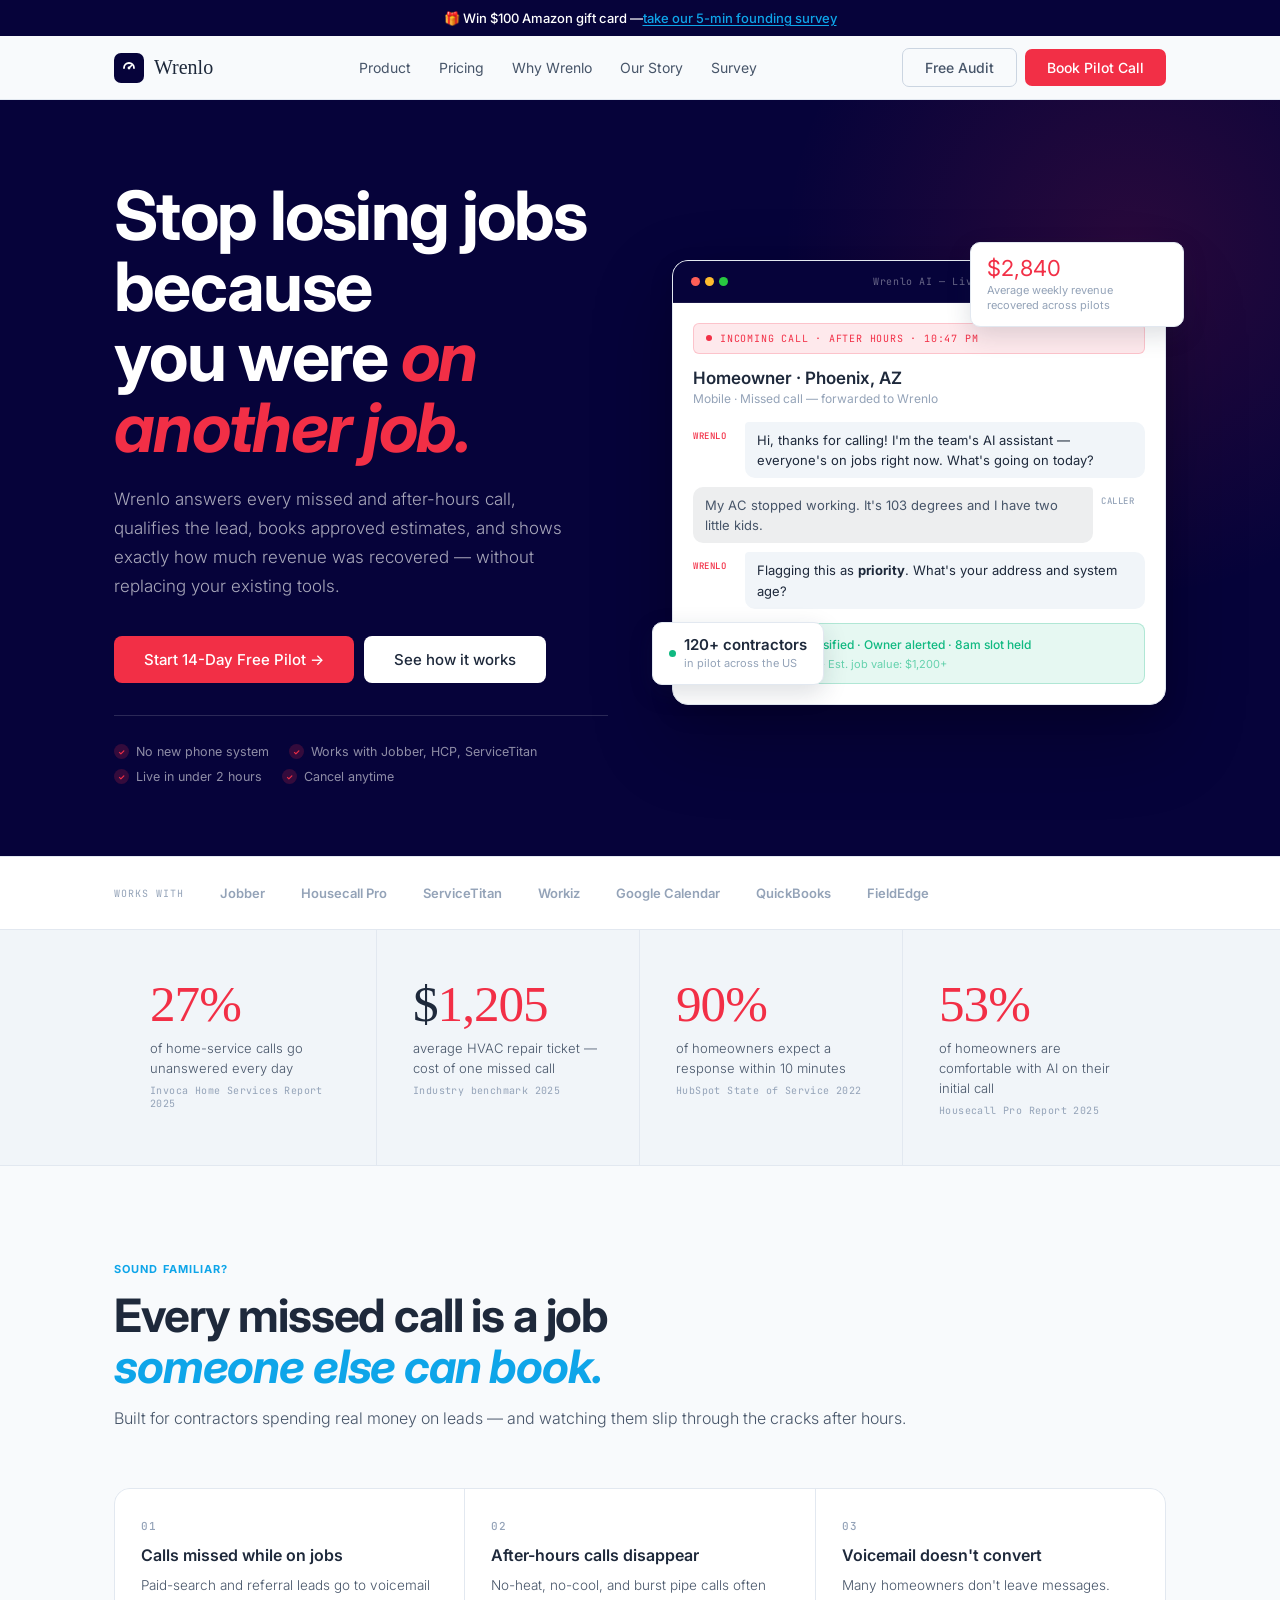
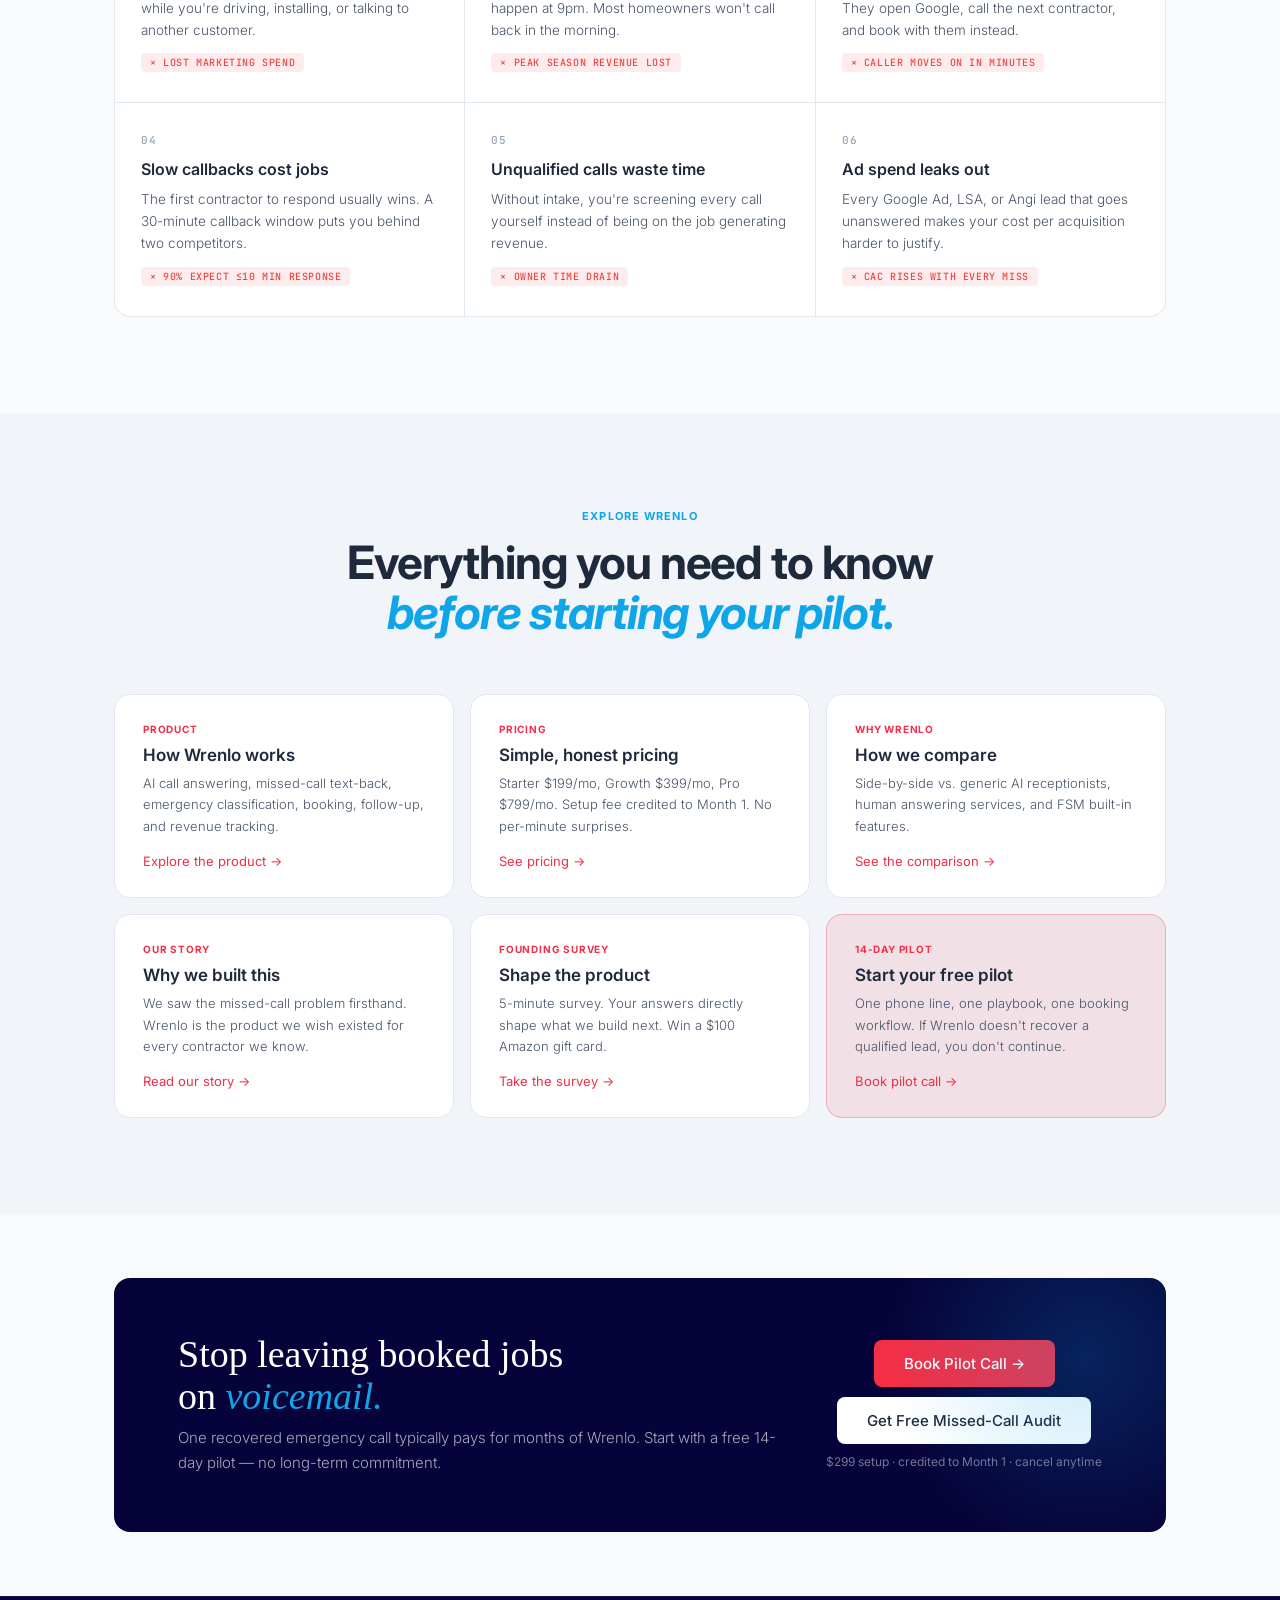
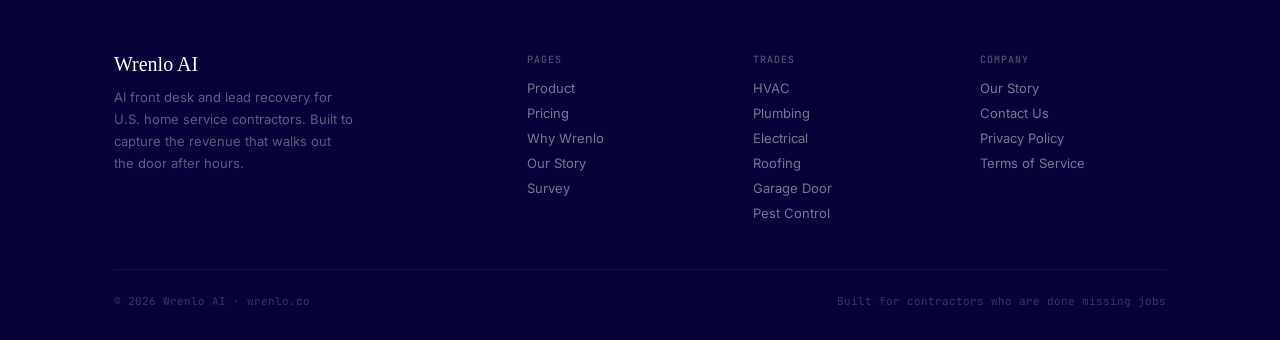
==== commit 76eea947: "Update index.html" ====
--- a/index.html
+++ b/index.html
@@ -102,7 +102,7 @@
   <div class="container">
     <div class="hero-grid">
       <div>
-        <div class="stat-pill"><span class="stat-pill-dot"></span>Now in pilot — HVAC · Plumbing · Electrical</div>
+        
         <h1>Stop losing jobs because<br>you were <em>on another job.</em></h1>
         <p class="hero-sub">Wrenlo answers every missed and after-hours call, qualifies the lead, books approved estimates, and shows exactly how much revenue was recovered — without replacing your existing tools.</p>
         <div class="hero-actions">
